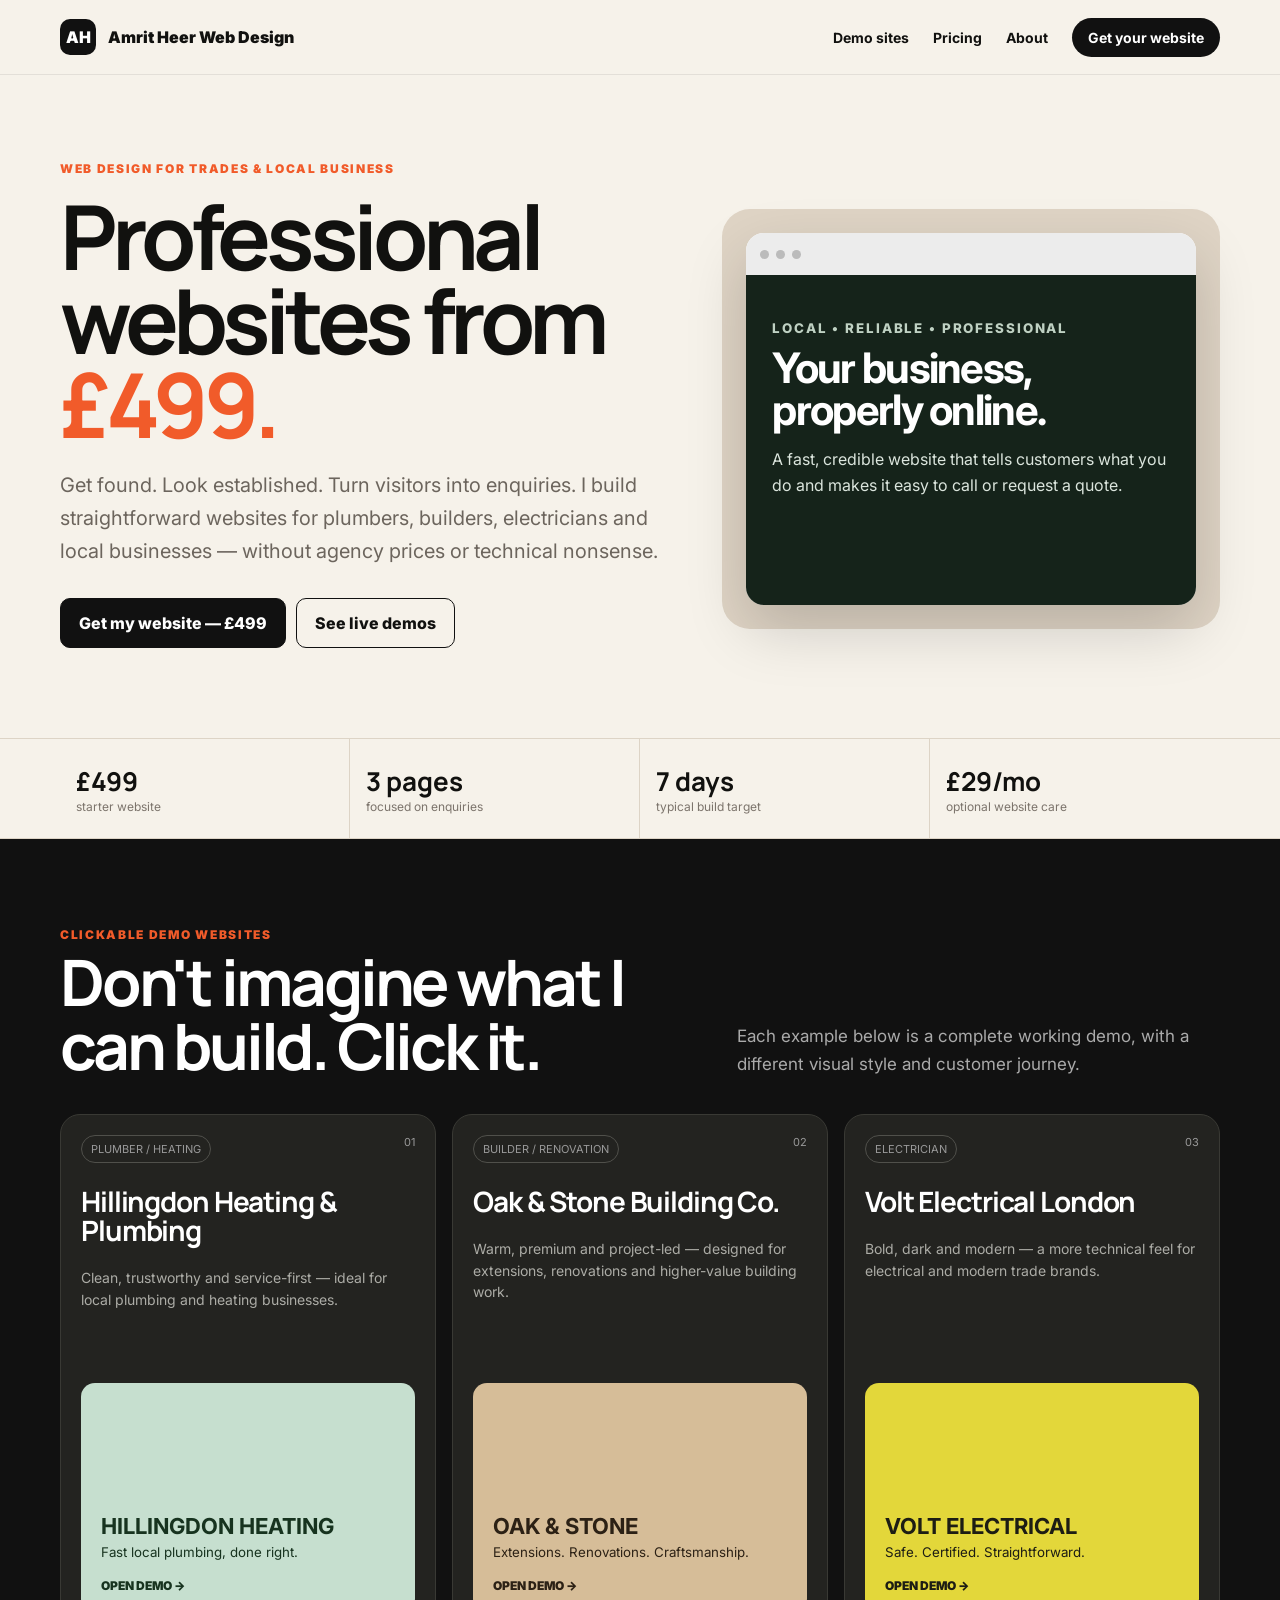
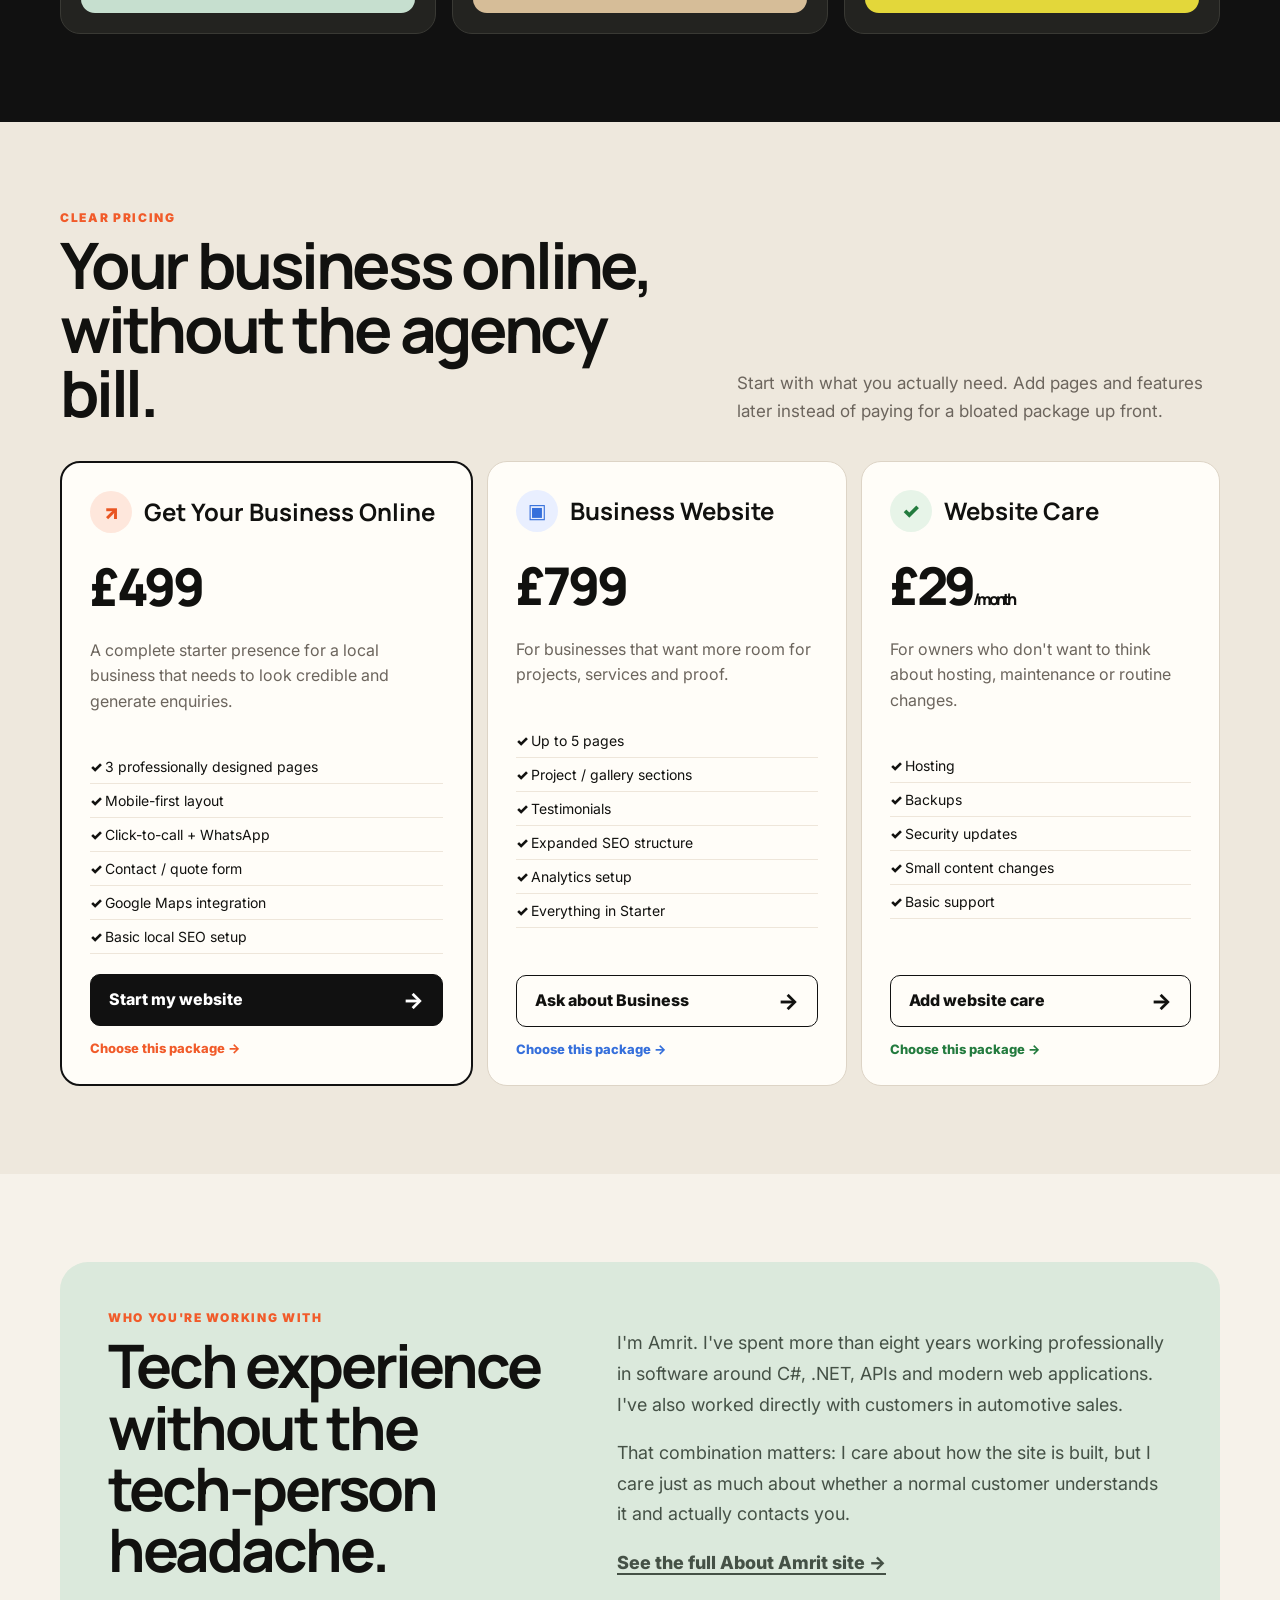
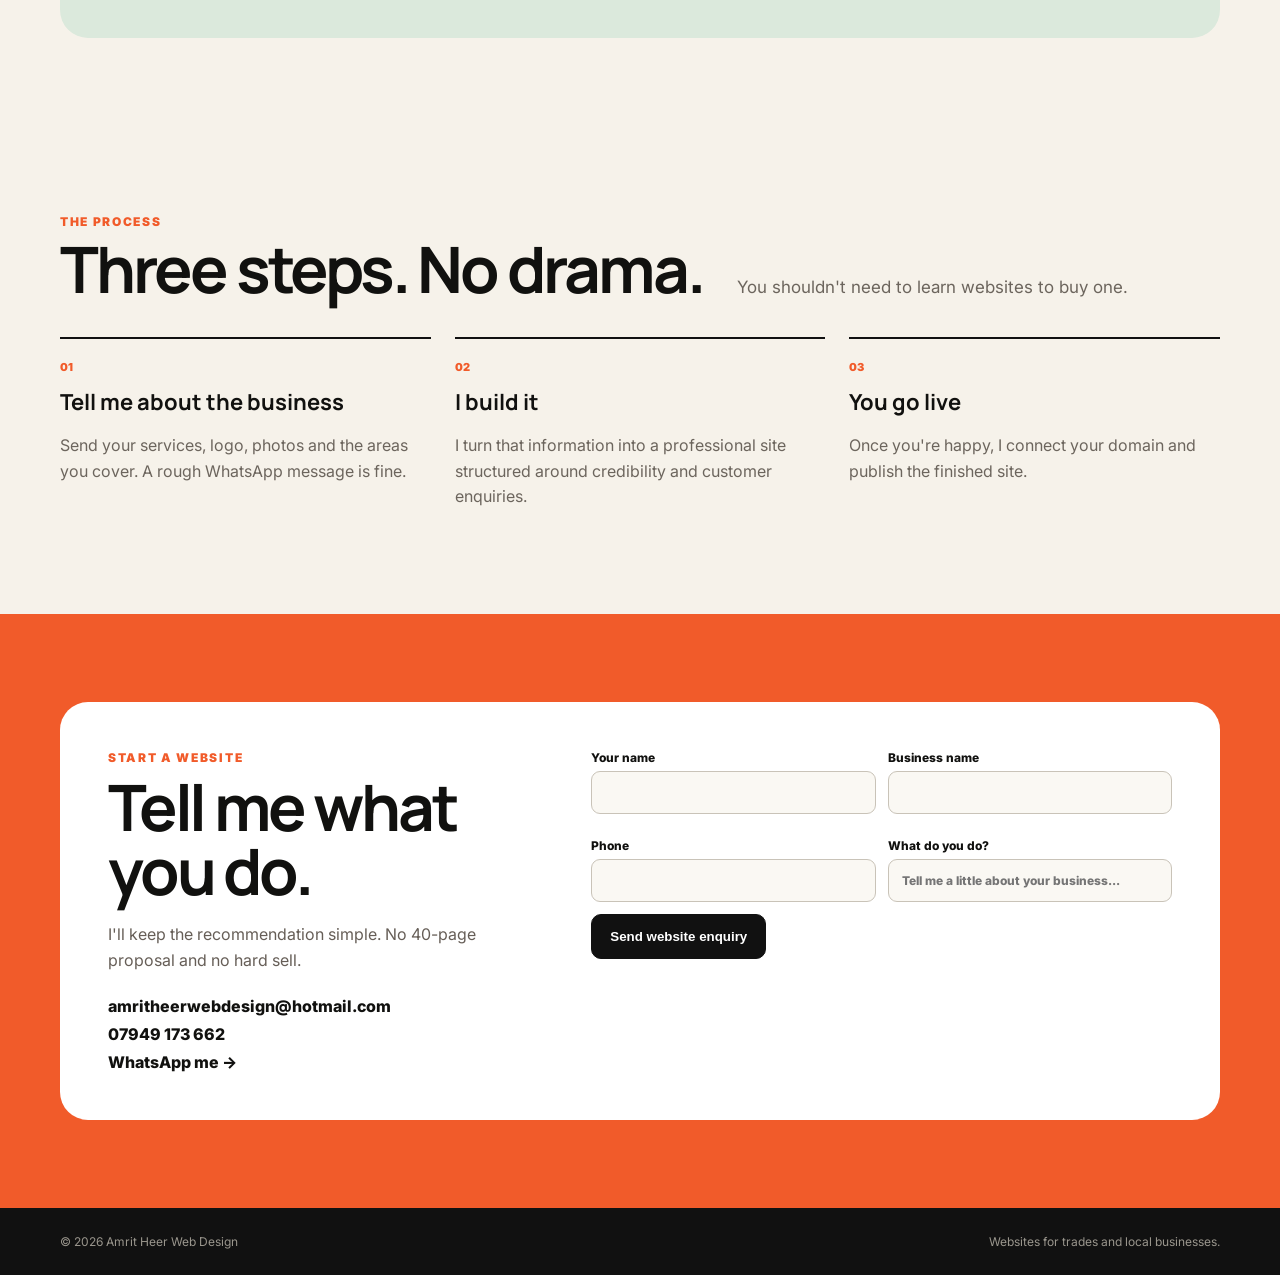
==== index.html @ 9f0be7a8 "Add files via upload" ====
<!doctype html>
<html lang='en'>

<head>
    <meta charset='utf-8'>
    <meta name='viewport' content='width=device-width,initial-scale=1'>
    <title>Amrit Heer Web Design | Websites for Trades & Local Businesses</title>
    <meta name='description'
        content='Professional websites for plumbers, builders, electricians and local businesses from £499.'>
    <link rel='preconnect' href='https://fonts.googleapis.com'>
    <link rel='preconnect' href='https://fonts.gstatic.com' crossorigin>
    <link
        href='https://fonts.googleapis.com/css2?family=Inter:wght@400;500;600;700;800&family=Manrope:wght@600;700;800&display=swap'
        rel='stylesheet'>
    <link rel='stylesheet' href='assets/main.css'>
</head>

<body>
    <header>
        <div class='wrap nav'><a class='brand' href='#top'><span class='mark'>AH</span><span data-brand>Amrit Heer Web
                    Design</span></a>
            <nav><a href='#work'>Demo sites</a><a href='#pricing'>Pricing</a><a href='#about'>About</a><a class='cta'
                    href='#contact'>Get your website</a></nav>
        </div>
    </header>
    <main id='top'>
        <section class='hero'>
            <div class='wrap hero-grid'>
                <div>
                    <div class='kicker'>WEB DESIGN FOR TRADES & LOCAL BUSINESS</div>
                    <h1>Professional websites from <em>£499.</em></h1>
                    <p class='lead'>Get found. Look established. Turn visitors into enquiries. I build straightforward
                        websites for plumbers, builders, electricians and local businesses — without agency prices or
                        technical nonsense.</p>
                    <div class='actions'><a class='btn btn-dark' href='#contact'>Get my website — £499</a><a class='btn'
                            href='#work'>See live demos</a></div>
                </div>
                <div class='panel'>
                    <div class='browser'>
                        <div class='browser-top'><i></i><i></i><i></i></div>
                        <div class='browser-body'><small>LOCAL • RELIABLE • PROFESSIONAL</small><strong>Your
                                business,<br>properly online.</strong>
                            <p>A fast, credible website that tells customers what you do and makes it easy to call or
                                request a quote.</p>
                        </div>
                    </div>
                </div>
            </div>
        </section>
        <section class='metrics'>
            <div class='wrap metrics-grid'>
                <div class='metric'><strong>£499</strong><span>starter website</span></div>
                <div class='metric'><strong>3 pages</strong><span>focused on enquiries</span></div>
                <div class='metric'><strong>7 days</strong><span>typical build target</span></div>
                <div class='metric'><strong>£29/mo</strong><span>optional website care</span></div>
            </div>
        </section>
        <section id='work' class='block work'>
            <div class='wrap'>
                <div class='section-head'>
                    <div>
                        <div class='kicker'>CLICKABLE DEMO WEBSITES</div>
                        <h2>Don't imagine what I can build. Click it.</h2>
                    </div>
                    <p>Each example below is a complete working demo, with a different visual style and customer
                        journey.</p>
                </div>
                <div class='demo-grid'><a class='demo-card' href='demos/plumber/index.html'>
                        <div class='demo-top'><span class='tag'>PLUMBER / HEATING</span><span>01</span></div>
                        <h3>Hillingdon Heating & Plumbing</h3>
                        <p>Clean, trustworthy and service-first — ideal for local plumbing and heating businesses.</p>
                        <div class='mini mini-p'><strong>HILLINGDON HEATING</strong><small>Fast local plumbing, done
                                right.</small><span>OPEN DEMO →</span></div>
                    </a><a class='demo-card' href='demos/builder/index.html'>
                        <div class='demo-top'><span class='tag'>BUILDER / RENOVATION</span><span>02</span></div>
                        <h3>Oak & Stone Building Co.</h3>
                        <p>Warm, premium and project-led — designed for extensions, renovations and higher-value
                            building work.</p>
                        <div class='mini mini-b'><strong>OAK & STONE</strong><small>Extensions. Renovations.
                                Craftsmanship.</small><span>OPEN DEMO →</span></div>
                    </a><a class='demo-card' href='demos/electrician/index.html'>
                        <div class='demo-top'><span class='tag'>ELECTRICIAN</span><span>03</span></div>
                        <h3>Volt Electrical London</h3>
                        <p>Bold, dark and modern — a more technical feel for electrical and modern trade brands.</p>
                        <div class='mini mini-e'><strong>VOLT ELECTRICAL</strong><small>Safe. Certified.
                                Straightforward.</small><span>OPEN DEMO →</span></div>
                    </a></div>
            </div>
        </section>
        <section id='pricing' class='block offer'>
            <div class='wrap'>
                <div class='section-head'>
                    <div>
                        <div class='kicker'>CLEAR PRICING</div>
                        <h2>Your business online, without the agency bill.</h2>
                    </div>
                    <p>Start with what you actually need. Add pages and features later instead of paying for a bloated
                        package up front.</p>
                </div>

                <div class='pricing'>
                    <article class='price-card featured clickable-price-card'
                             data-package='Starter Website — £499'
                             tabindex='0'
                             role='link'
                             aria-label='Choose Get Your Business Online for £499'>
                        <div class='price-card-topline'>
                            <span class='price-icon'>↗</span>
                            <h3>Get Your Business Online</h3>
                        </div>
                        <div class='price'>£499</div>
                        <p>A complete starter presence for a local business that needs to look credible and generate
                            enquiries.</p>
                        <ul>
                            <li>3 professionally designed pages</li>
                            <li>Mobile-first layout</li>
                            <li>Click-to-call + WhatsApp</li>
                            <li>Contact / quote form</li>
                            <li>Google Maps integration</li>
                            <li>Basic local SEO setup</li>
                        </ul>
                        <a class='btn btn-dark price-action' href='#contact' data-package-link='Starter Website — £499'>
                            <span>Start my website</span><span class='btn-arrow'>→</span>
                        </a>
                        <span class='card-learn'>Choose this package →</span>
                    </article>

                    <article class='price-card clickable-price-card'
                             data-package='Business Website — £799'
                             tabindex='0'
                             role='link'
                             aria-label='Choose Business Website for £799'>
                        <div class='price-card-topline'>
                            <span class='price-icon business-icon'>▣</span>
                            <h3>Business Website</h3>
                        </div>
                        <div class='price'>£799</div>
                        <p>For businesses that want more room for projects, services and proof.</p>
                        <ul>
                            <li>Up to 5 pages</li>
                            <li>Project / gallery sections</li>
                            <li>Testimonials</li>
                            <li>Expanded SEO structure</li>
                            <li>Analytics setup</li>
                            <li>Everything in Starter</li>
                        </ul>
                        <a class='btn price-action' href='#contact' data-package-link='Business Website — £799'>
                            <span>Ask about Business</span><span class='btn-arrow'>→</span>
                        </a>
                        <span class='card-learn'>Choose this package →</span>
                    </article>

                    <article class='price-card clickable-price-card'
                             data-package='Website Care — £29/month'
                             tabindex='0'
                             role='link'
                             aria-label='Choose Website Care for £29 per month'>
                        <div class='price-card-topline'>
                            <span class='price-icon care-icon'>✓</span>
                            <h3>Website Care</h3>
                        </div>
                        <div class='price'>£29<small>/month</small></div>
                        <p>For owners who don't want to think about hosting, maintenance or routine changes.</p>
                        <ul>
                            <li>Hosting</li>
                            <li>Backups</li>
                            <li>Security updates</li>
                            <li>Small content changes</li>
                            <li>Basic support</li>
                        </ul>
                        <a class='btn price-action' href='#contact' data-package-link='Website Care — £29/month'>
                            <span>Add website care</span><span class='btn-arrow'>→</span>
                        </a>
                        <span class='card-learn'>Choose this package →</span>
                    </article>
                </div>
            </div>
        </section>
        <section id='about' class='block'>
            <div class='wrap about-box'>
                <div>
                    <div class='kicker'>WHO YOU'RE WORKING WITH</div>
                    <h2>Tech experience without the tech-person headache.</h2>
                </div>
                <div class='about-copy'>
                    <p>I'm Amrit. I've spent more than eight years working professionally in software around C#, .NET,
                        APIs and modern web applications. I've also worked directly with customers in automotive sales.
                    </p>
                    <p>That combination matters: I care about how the site is built, but I care just as much about
                        whether a normal customer understands it and actually contacts you.</p><a class='text-link'
                        href='about/index.html'>See the full About Amrit site →</a>
                </div>
            </div>
        </section>
        <section class='block'>
            <div class='wrap'>
                <div class='section-head'>
                    <div>
                        <div class='kicker'>THE PROCESS</div>
                        <h2>Three steps. No drama.</h2>
                    </div>
                    <p>You shouldn't need to learn websites to buy one.</p>
                </div>
                <div class='steps'>
                    <div class='step'><span>01</span>
                        <h3>Tell me about the business</h3>
                        <p>Send your services, logo, photos and the areas you cover. A rough WhatsApp message is fine.
                        </p>
                    </div>
                    <div class='step'><span>02</span>
                        <h3>I build it</h3>
                        <p>I turn that information into a professional site structured around credibility and customer
                            enquiries.</p>
                    </div>
                    <div class='step'><span>03</span>
                        <h3>You go live</h3>
                        <p>Once you're happy, I connect your domain and publish the finished site.</p>
                    </div>
                </div>
            </div>
        </section>
        <section id='contact' class='block contact'>
            <div class='wrap contact-card'>
                <div>
                    <div class='kicker'>START A WEBSITE</div>
                    <h2>Tell me what you do.</h2>
                    <p>I'll keep the recommendation simple. No 40-page proposal and no hard sell.</p>
                    <div class='direct'><a data-email>Email</a><a data-phone>Phone</a><a data-whatsapp
                            href='#contact'>WhatsApp me →</a></div>
                </div>
                <form data-lead-form>
                    <div class='form-grid'><label>Your name<input required name='name'></label><label>Business
                            name<input required name='business'></label><label>Phone<input
                                name='phone'></label><label>What do you do?<input name='message'
                                placeholder='Tell me a little about your business...'></label></div><button
                        class='btn btn-dark' type='submit'>Send website enquiry</button>
                </form>
            </div>
        </section>
    </main>
    <footer>
        <div class='wrap footer-row'><span>© 2026 <span data-brand>Amrit Heer Web Design</span></span><span>Websites for
                trades and local businesses.</span></div>
    </footer>
    <script src='assets/config.js'></script>
    <script src='assets/shared.js'></script>
</body>

</html>
---- assets/main.css ----
:root{--bg:#f6f2ea;--ink:#11110f;--muted:#6c655d;--line:#ddd4c6;--accent:#f15b2a;--green:#dbe9dc;--card:#fffdf8}
*{box-sizing:border-box}html{scroll-behavior:smooth}body{margin:0;background:var(--bg);color:var(--ink);font-family:Inter,system-ui,sans-serif}a{color:inherit}.wrap{width:min(1160px,calc(100% - 40px));margin:auto}
header{position:sticky;top:0;background:rgba(246,242,234,.94);backdrop-filter:blur(10px);border-bottom:1px solid rgba(0,0,0,.08);z-index:20}.nav{height:74px;display:flex;align-items:center;justify-content:space-between}.brand{text-decoration:none;font-weight:900;display:flex;gap:12px;align-items:center}.mark{width:36px;height:36px;border-radius:10px;background:#111;color:#fff;display:grid;place-items:center}nav{display:flex;gap:24px;align-items:center}nav a{text-decoration:none;font-size:14px;font-weight:700}.cta{background:#111;color:#fff;padding:11px 16px;border-radius:999px}
.hero{padding:86px 0 60px}.hero-grid{display:grid;grid-template-columns:1.1fr .9fr;gap:54px;align-items:center}.kicker{font-size:12px;font-weight:900;letter-spacing:.14em;color:var(--accent)}h1,h2,h3{font-family:Manrope,Inter,sans-serif}h1{font-size:clamp(54px,7vw,92px);line-height:.94;letter-spacing:-.06em;margin:18px 0 22px}h1 em{font-style:normal;color:var(--accent)}.lead{font-size:20px;line-height:1.65;color:var(--muted)}.actions{display:flex;gap:10px;flex-wrap:wrap;margin:30px 0}.btn{display:inline-flex;padding:14px 18px;border-radius:10px;text-decoration:none;font-weight:800;border:1px solid #111}.btn-dark{background:#111;color:#fff}.panel{background:#dfd4c5;border-radius:28px;padding:24px}.browser{overflow:hidden;border-radius:18px;background:#fff;box-shadow:0 24px 60px rgba(0,0,0,.17)}.browser-top{height:42px;background:#ececec;display:flex;align-items:center;padding:0 14px;gap:7px}.browser-top i{width:9px;height:9px;border-radius:50%;background:#bbb}.browser-body{background:#15231a;color:#fff;padding:42px 26px;min-height:330px}.browser-body small{letter-spacing:.14em;color:#bfd1c3;font-weight:800}.browser-body strong{display:block;font-size:42px;line-height:1;letter-spacing:-.04em;margin:10px 0 12px}.browser-body p{color:#dbe5dd;line-height:1.6}.metrics{border-block:1px solid var(--line)}.metrics-grid{display:grid;grid-template-columns:repeat(4,1fr)}.metric{padding:24px 16px;border-right:1px solid var(--line)}.metric:last-child{border-right:0}.metric strong,.metric span{display:block}.metric strong{font-size:26px;font-family:Manrope}.metric span{font-size:12px;color:#7c746c}
section.block{padding:88px 0}.section-head{display:grid;grid-template-columns:1fr .75fr;gap:34px;align-items:end;margin-bottom:36px}.section-head h2{font-size:clamp(40px,5vw,64px);line-height:1;letter-spacing:-.05em;margin:8px 0 0}.section-head p{font-size:17px;line-height:1.65;color:var(--muted);margin:0}.work{background:#111;color:#fff}.work .section-head p{color:#aaa}.demo-grid{display:grid;grid-template-columns:repeat(3,1fr);gap:16px}.demo-card{display:flex;flex-direction:column;background:#232320;border:1px solid #393934;border-radius:20px;padding:20px;min-height:520px;text-decoration:none;transition:.2s transform}.demo-card:hover{transform:translateY(-4px)}.demo-card h3{font-size:28px;line-height:1.05;letter-spacing:-.04em;margin:24px 0 8px}.demo-card p{color:#acaca6;line-height:1.55;font-size:14px}.demo-top{display:flex;justify-content:space-between;font-size:11px;color:#999}.tag{padding:6px 9px;border-radius:999px;border:1px solid #50504b}.mini{margin-top:auto;border-radius:14px;padding:20px;min-height:230px;display:flex;flex-direction:column;justify-content:flex-end}.mini strong{font-size:22px}.mini small{margin:5px 0 18px}.mini span{font-size:12px;font-weight:900}.mini-p{background:#c6dfcf;color:#17331f}.mini-b{background:#d6bd98;color:#2c2115}.mini-e{background:#e3d73a;color:#1d1d14}
.offer{background:#eee8dd}.pricing{display:grid;grid-template-columns:1.15fr 1fr 1fr;gap:14px}.price-card{background:var(--card);border:1px solid var(--line);border-radius:20px;padding:28px}.price-card.featured{border:2px solid #111}.price-card h3{font-size:24px;margin:10px 0}.price{font-size:52px;font-family:Manrope;font-weight:800;letter-spacing:-.06em}.price small{font-size:16px}.price-card p{color:var(--muted);line-height:1.6}.price-card ul{list-style:none;margin:20px 0;padding:0}.price-card li{padding:8px 0;border-bottom:1px solid #eee6da;font-size:14px}.price-card li:before{content:'✓ ';font-weight:900}.about-box{background:var(--green);border-radius:28px;padding:48px;display:grid;grid-template-columns:.9fr 1.1fr;gap:54px}.about-box h2{font-size:clamp(40px,5vw,60px);line-height:1.02;letter-spacing:-.05em;margin:10px 0}.about-copy{font-size:18px;line-height:1.7;color:#455146}.text-link{font-weight:800;text-decoration:none;border-bottom:2px solid currentColor}.steps{display:grid;grid-template-columns:repeat(3,1fr);gap:24px}.step{border-top:2px solid #111;padding-top:16px}.step span{font-size:11px;color:var(--accent);font-weight:900}.step h3{font-size:22px;margin:12px 0 8px}.step p{color:var(--muted);line-height:1.6}.contact{background:var(--accent)}.contact-card{background:#fff;border-radius:28px;padding:48px;display:grid;grid-template-columns:.85fr 1.15fr;gap:54px}.contact-card h2{font-size:clamp(40px,5vw,64px);line-height:1;letter-spacing:-.05em;margin:10px 0 18px}.contact-card p{color:#665e57;line-height:1.65}.direct{display:flex;flex-direction:column;gap:8px;margin-top:22px}.direct a{text-decoration:none;font-weight:800}.form-grid{display:grid;grid-template-columns:1fr 1fr;gap:12px}label{font-size:12px;font-weight:800;display:block;margin-bottom:12px}input,textarea{width:100%;border:1px solid #c9c3b8;background:#faf8f3;border-radius:9px;padding:13px;font:inherit;margin-top:6px}textarea{resize:vertical}.form-status{font-size:12px;color:#7d766e}
footer{background:#111;color:#9a968d;padding:26px 0;font-size:12px}.footer-row{display:flex;justify-content:space-between;gap:20px}
@media(max-width:900px){nav a:not(.cta){display:none}.hero{padding-top:62px}.hero-grid,.section-head,.about-box,.contact-card{grid-template-columns:1fr}.metrics-grid{grid-template-columns:1fr 1fr}.metric:nth-child(2){border-right:0}.demo-grid,.pricing,.steps{grid-template-columns:1fr}.form-grid{grid-template-columns:1fr}.footer-row{flex-direction:column}}


/* Clickable pricing cards */
.clickable-price-card{
    cursor:pointer;
    position:relative;
    display:flex;
    flex-direction:column;
    transition:transform .18s ease, box-shadow .18s ease, border-color .18s ease, background .18s ease;
    outline:none;
}
.clickable-price-card:hover,
.clickable-price-card:focus-visible{
    transform:translateY(-6px);
    box-shadow:0 18px 45px rgba(17,17,15,.12);
    border-color:#111;
    background:#fff;
}
.clickable-price-card:focus-visible{
    box-shadow:0 0 0 4px rgba(241,91,42,.22),0 18px 45px rgba(17,17,15,.12);
}
.price-card-topline{
    display:flex;
    align-items:center;
    gap:12px;
}
.price-card-topline h3{
    margin:0;
}
.price-icon{
    flex:0 0 42px;
    width:42px;
    height:42px;
    border-radius:50%;
    display:grid;
    place-items:center;
    background:#fee7dc;
    color:#e95522;
    font-size:20px;
    font-weight:900;
}
.business-icon{
    background:#e9efff;
    color:#356fdb;
}
.care-icon{
    background:#e7f4e8;
    color:#237b3e;
}
.clickable-price-card .price{
    margin-top:18px;
}
.clickable-price-card ul{
    flex:1;
}
.price-action{
    width:100%;
    justify-content:space-between;
    gap:20px;
    margin-top:auto;
}
.btn-arrow{
    font-size:22px;
    line-height:1;
    transition:transform .18s ease;
}
.clickable-price-card:hover .btn-arrow,
.clickable-price-card:focus-visible .btn-arrow{
    transform:translateX(5px);
}
.card-learn{
    display:block;
    margin-top:14px;
    font-size:13px;
    font-weight:800;
    color:var(--accent);
}
.clickable-price-card:nth-child(2) .card-learn{color:#356fdb}
.clickable-price-card:nth-child(3) .card-learn{color:#237b3e}
.clickable-price-card .price-action{
    position:relative;
    z-index:2;
}
@media(max-width:900px){
    .clickable-price-card:hover{transform:none}
}
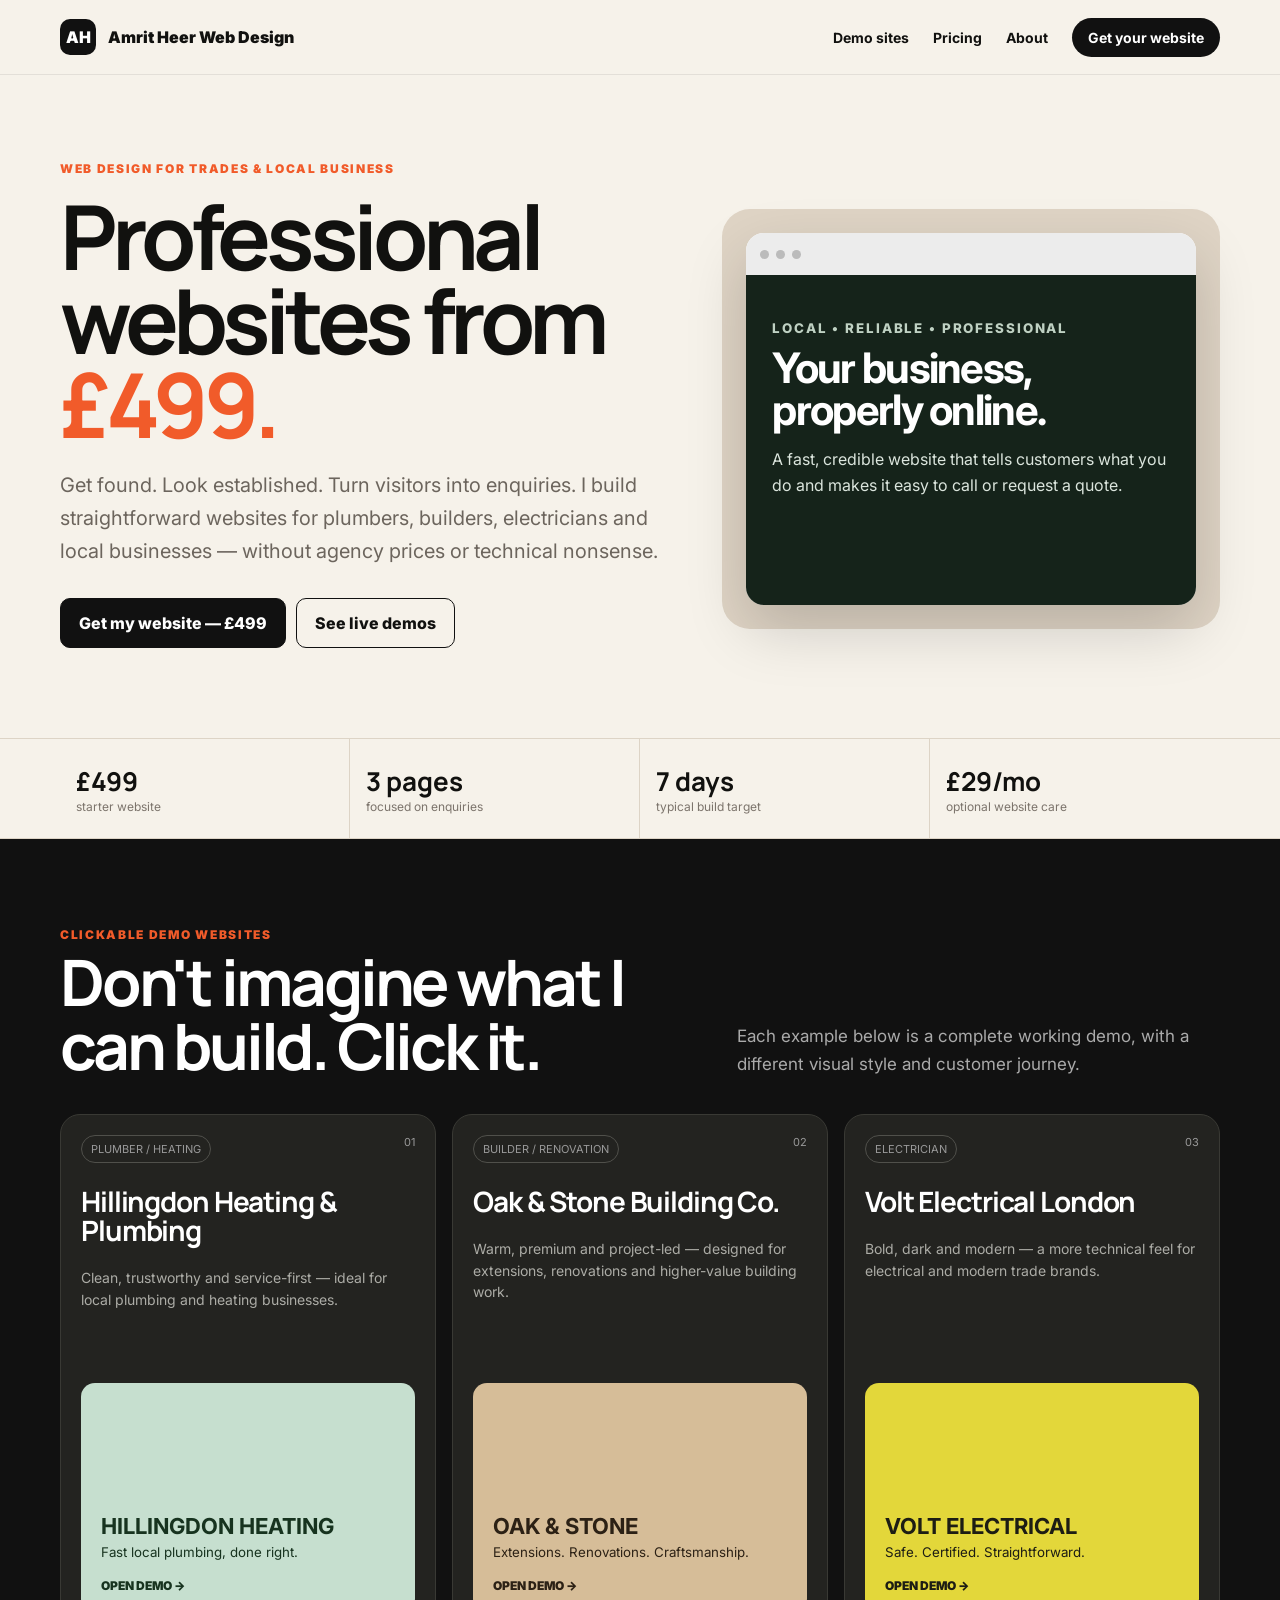
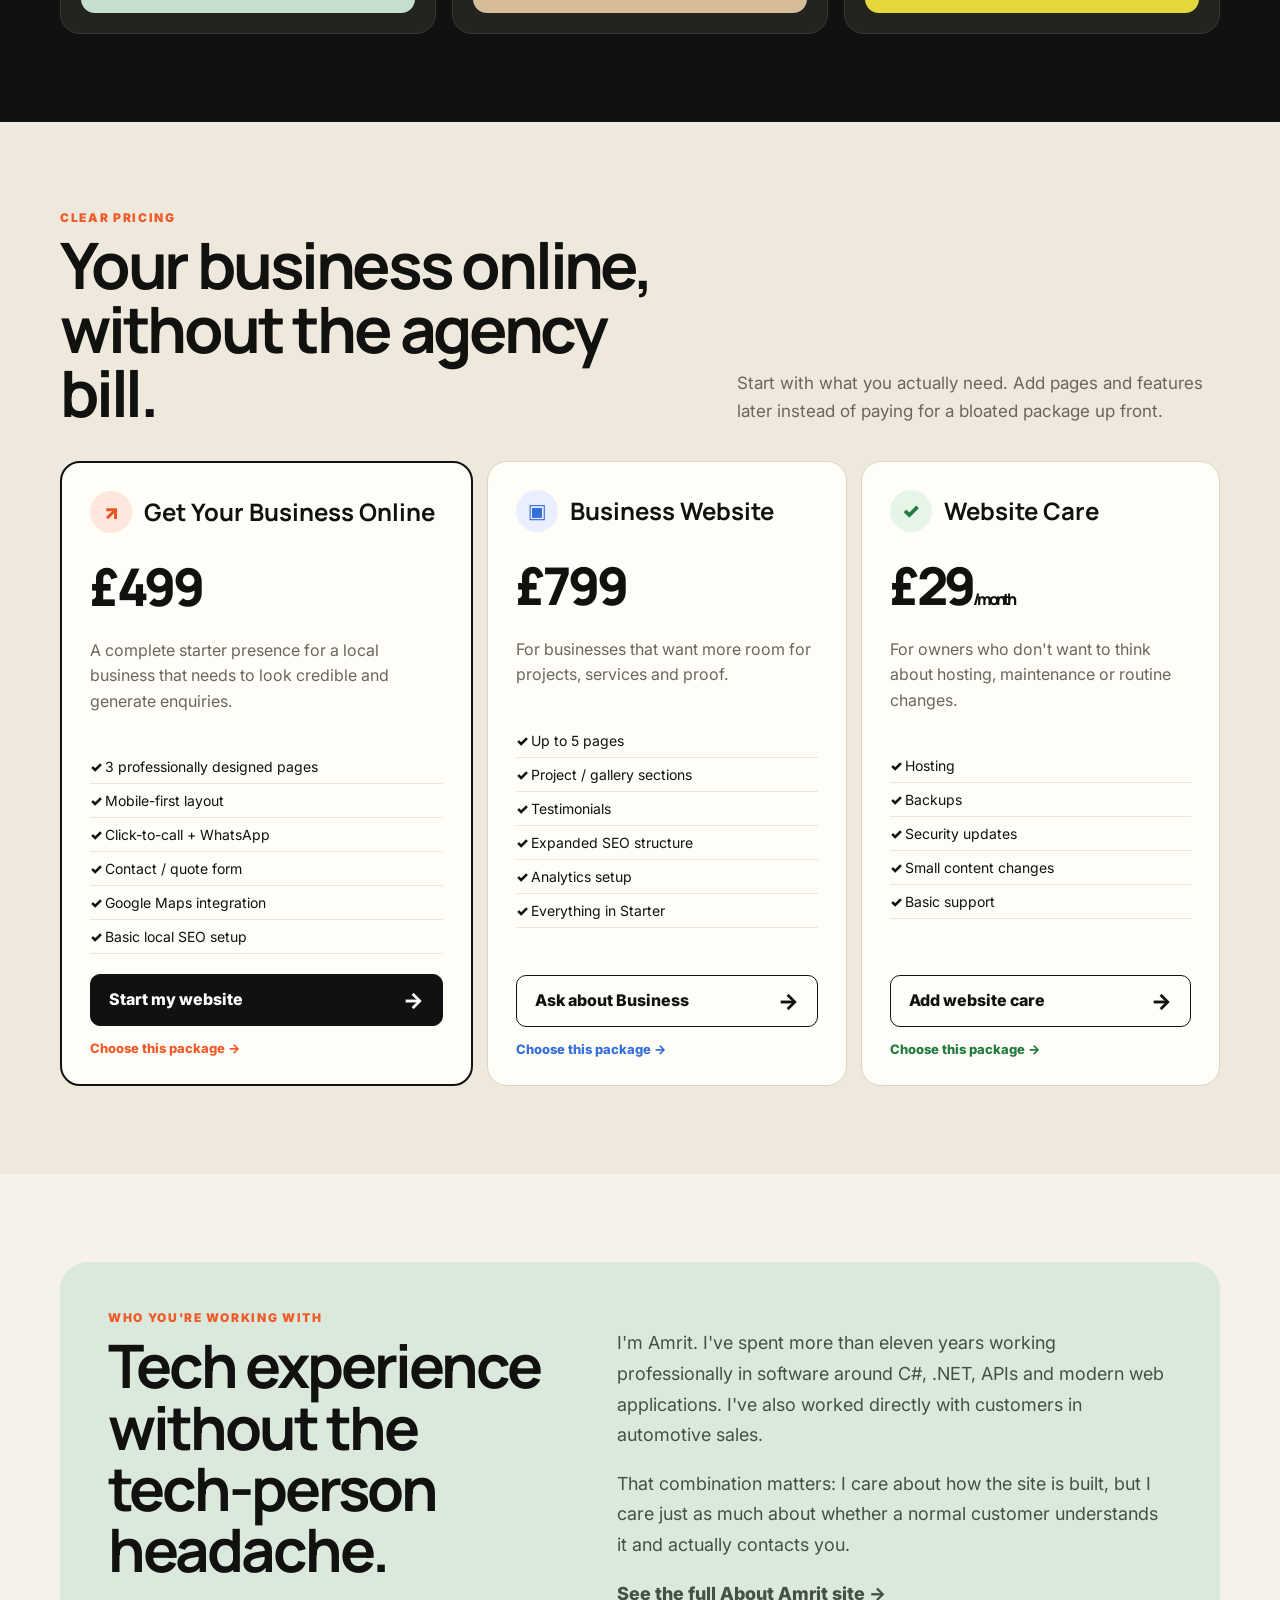
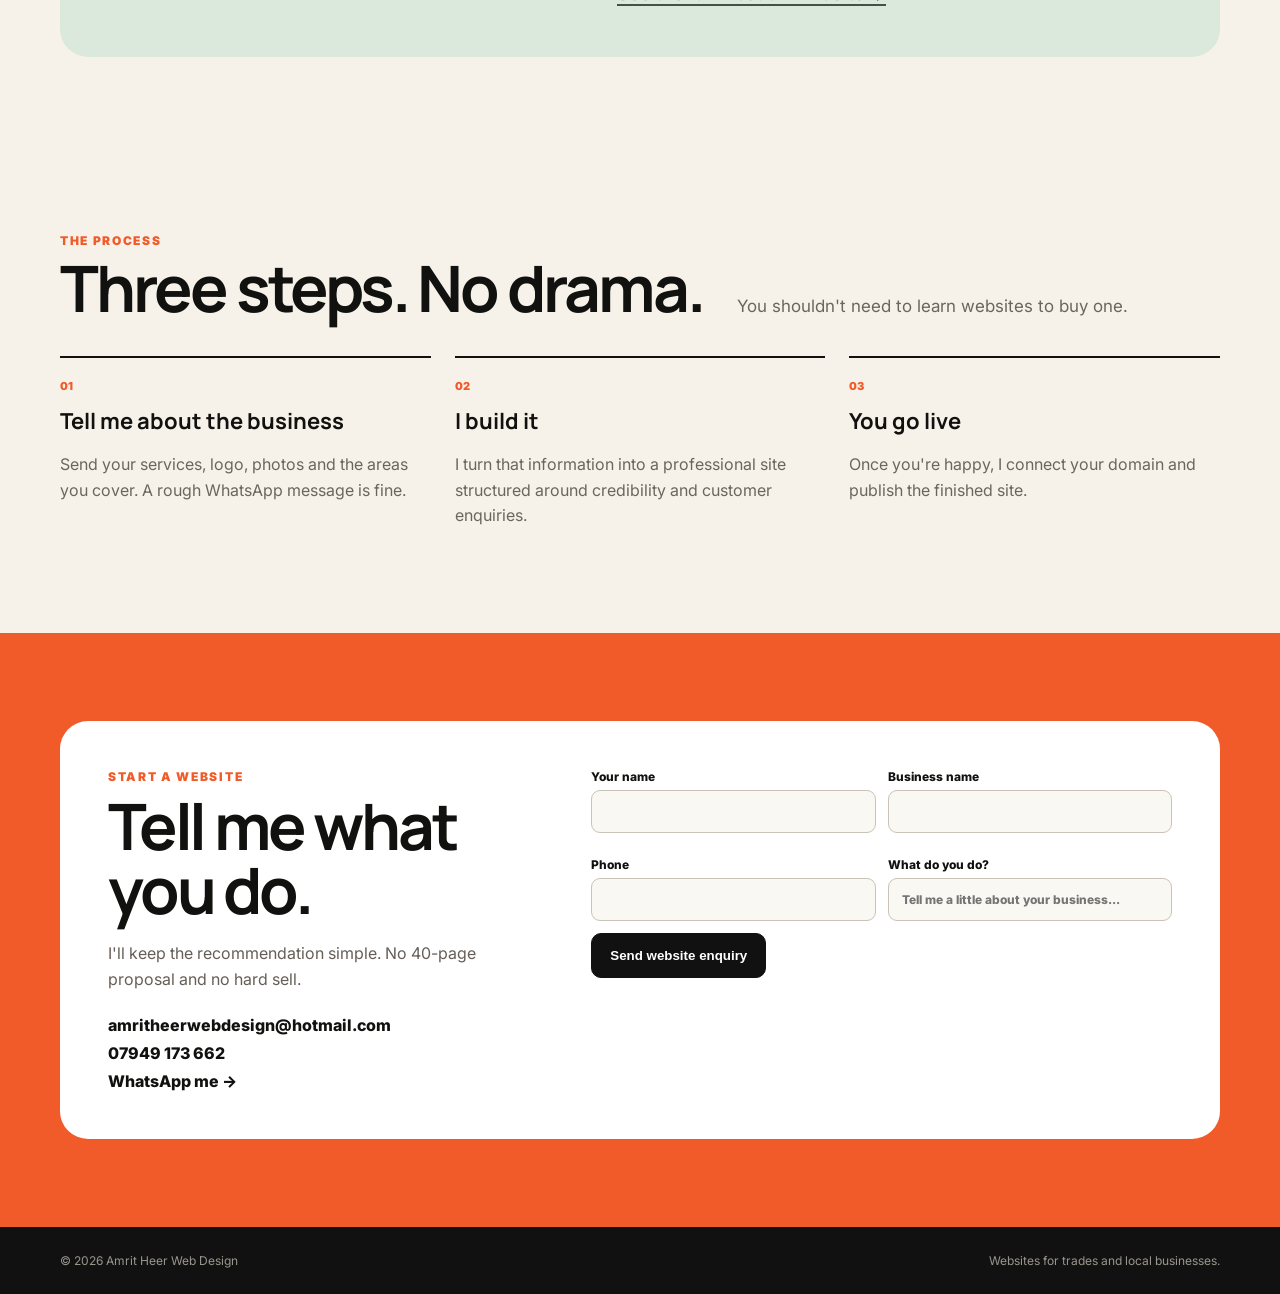
==== commit 5c7e86de: "Update index.html" ====
--- a/index.html
+++ b/index.html
@@ -183,7 +183,7 @@
                     <h2>Tech experience without the tech-person headache.</h2>
                 </div>
                 <div class='about-copy'>
-                    <p>I'm Amrit. I've spent more than eight years working professionally in software around C#, .NET,
+                    <p>I'm Amrit. I've spent more than eleven years working professionally in software around C#, .NET,
                         APIs and modern web applications. I've also worked directly with customers in automotive sales.
                     </p>
                     <p>That combination matters: I care about how the site is built, but I care just as much about
@@ -246,4 +246,4 @@
     <script src='assets/shared.js'></script>
 </body>
 
-</html>+</html>
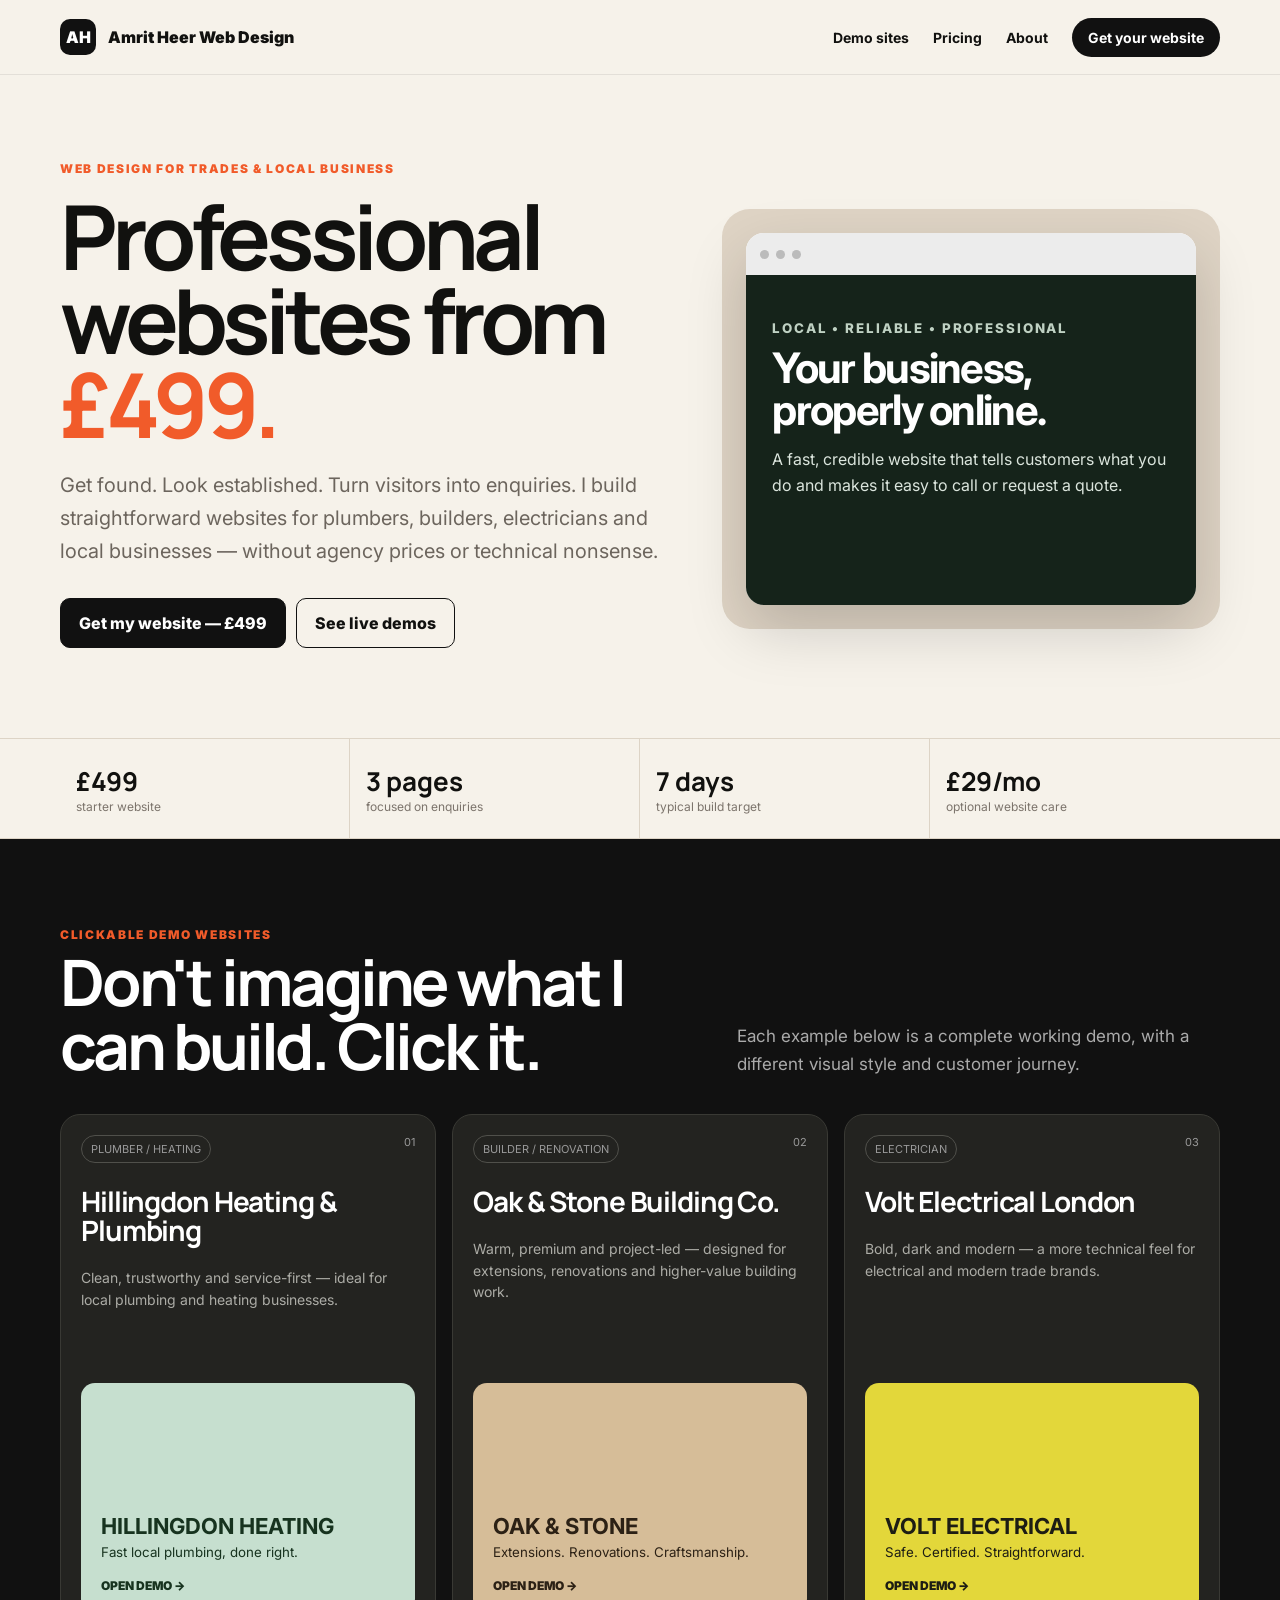
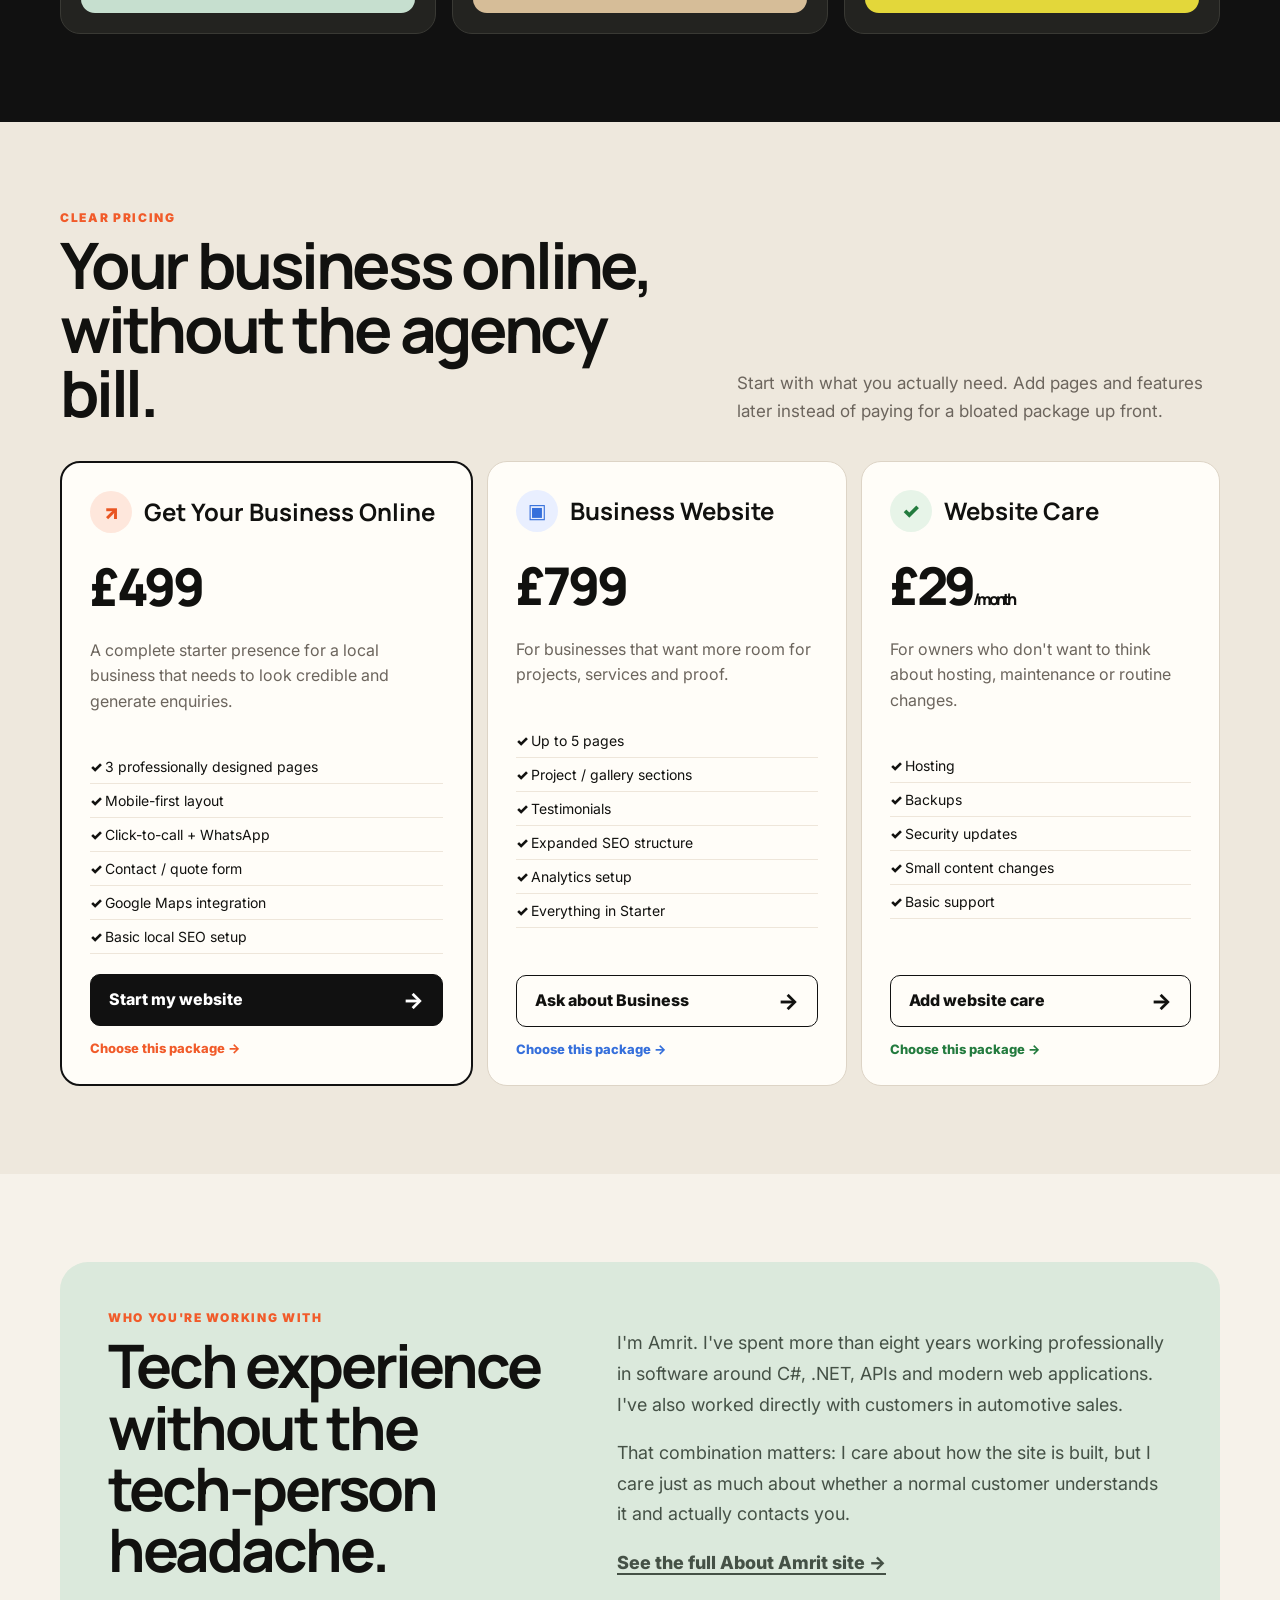
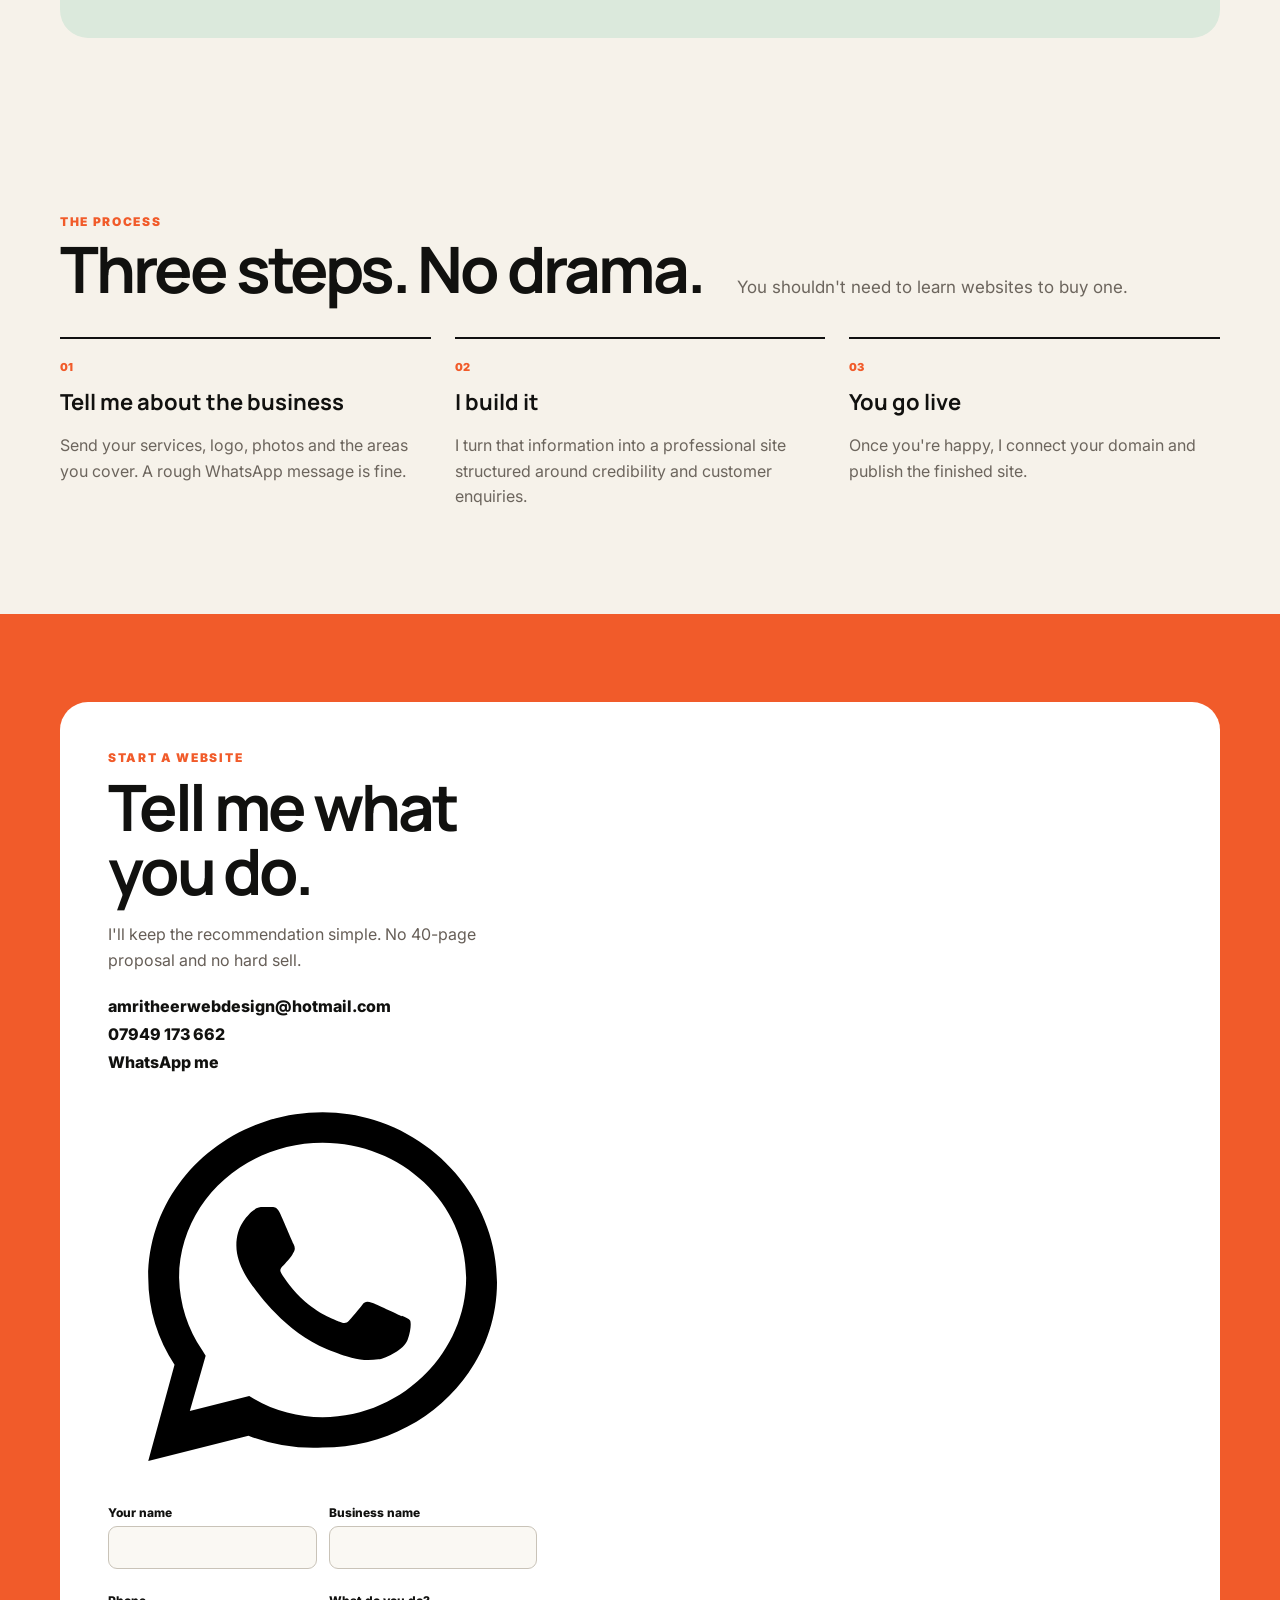
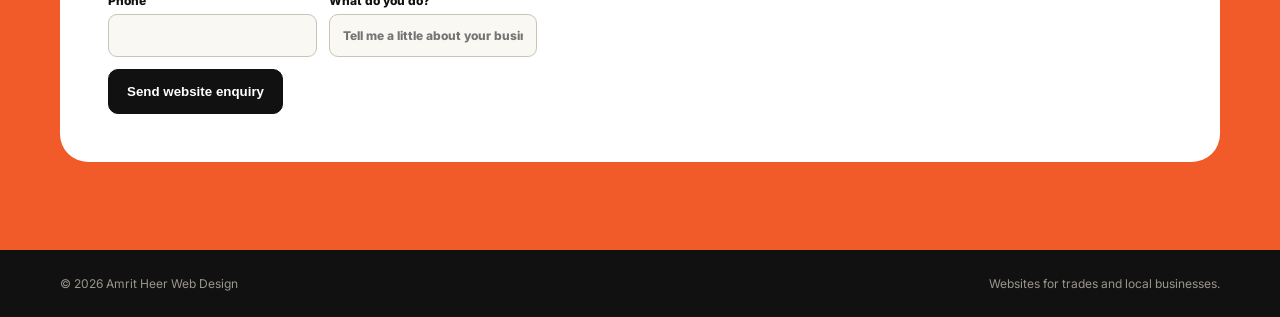
==== commit 270a7a4d: "Update index.html" ====
--- a/index.html
+++ b/index.html
@@ -99,11 +99,8 @@
                 </div>
 
                 <div class='pricing'>
-                    <article class='price-card featured clickable-price-card'
-                             data-package='Starter Website — £499'
-                             tabindex='0'
-                             role='link'
-                             aria-label='Choose Get Your Business Online for £499'>
+                    <article class='price-card featured clickable-price-card' data-package='Starter Website — £499'
+                        tabindex='0' role='link' aria-label='Choose Get Your Business Online for £499'>
                         <div class='price-card-topline'>
                             <span class='price-icon'>↗</span>
                             <h3>Get Your Business Online</h3>
@@ -125,11 +122,8 @@
                         <span class='card-learn'>Choose this package →</span>
                     </article>
 
-                    <article class='price-card clickable-price-card'
-                             data-package='Business Website — £799'
-                             tabindex='0'
-                             role='link'
-                             aria-label='Choose Business Website for £799'>
+                    <article class='price-card clickable-price-card' data-package='Business Website — £799' tabindex='0'
+                        role='link' aria-label='Choose Business Website for £799'>
                         <div class='price-card-topline'>
                             <span class='price-icon business-icon'>▣</span>
                             <h3>Business Website</h3>
@@ -150,11 +144,8 @@
                         <span class='card-learn'>Choose this package →</span>
                     </article>
 
-                    <article class='price-card clickable-price-card'
-                             data-package='Website Care — £29/month'
-                             tabindex='0'
-                             role='link'
-                             aria-label='Choose Website Care for £29 per month'>
+                    <article class='price-card clickable-price-card' data-package='Website Care — £29/month'
+                        tabindex='0' role='link' aria-label='Choose Website Care for £29 per month'>
                         <div class='price-card-topline'>
                             <span class='price-icon care-icon'>✓</span>
                             <h3>Website Care</h3>
@@ -183,7 +174,7 @@
                     <h2>Tech experience without the tech-person headache.</h2>
                 </div>
                 <div class='about-copy'>
-                    <p>I'm Amrit. I've spent more than eleven years working professionally in software around C#, .NET,
+                    <p>I'm Amrit. I've spent more than eight years working professionally in software around C#, .NET,
                         APIs and modern web applications. I've also worked directly with customers in automotive sales.
                     </p>
                     <p>That combination matters: I care about how the site is built, but I care just as much about
@@ -225,17 +216,25 @@
                     <div class='kicker'>START A WEBSITE</div>
                     <h2>Tell me what you do.</h2>
                     <p>I'll keep the recommendation simple. No 40-page proposal and no hard sell.</p>
-                    <div class='direct'><a data-email>Email</a><a data-phone>Phone</a><a data-whatsapp
-                            href='#contact'>WhatsApp me →</a></div>
-                </div>
-                <form data-lead-form>
-                    <div class='form-grid'><label>Your name<input required name='name'></label><label>Business
-                            name<input required name='business'></label><label>Phone<input
-                                name='phone'></label><label>What do you do?<input name='message'
-                                placeholder='Tell me a little about your business...'></label></div><button
-                        class='btn btn-dark' type='submit'>Send website enquiry</button>
-                </form>
-            </div>
+                    <div class='direct'><a data-email>Email</a><a data-phone>Phone</a><a class="whatsapp-link"
+                            href="https://wa.me/447949173662" target="_blank" rel="noopener">
+                            <span>WhatsApp me</span>
+                            <svg viewBox="0 0 32 32" aria-hidden="true">
+                                <path
+                                    d="M16 3C8.82 3 3 8.52 3 15.33c0 2.38.72 4.6 1.96 6.49L3 29l7.47-1.89A13.46 13.46 0 0 0 16 28c7.18 0 13-5.52 13-12.33S23.18 3 16 3Zm0 22.73c-1.8 0-3.56-.47-5.1-1.36l-.37-.21-4.43 1.12 1.18-4.12-.24-.39A10.14 10.14 0 0 1 5.3 15.33C5.3 9.79 10.1 5.27 16 5.27s10.7 4.52 10.7 10.06S21.9 25.73 16 25.73Zm5.87-7.53c-.32-.15-1.9-.89-2.2-.99-.29-.1-.5-.15-.71.15-.21.29-.82.99-1 1.19-.18.2-.37.22-.69.07-.32-.15-1.35-.47-2.57-1.5-.95-.8-1.59-1.79-1.77-2.09-.19-.3-.02-.46.14-.61.14-.14.32-.36.48-.54.16-.18.21-.3.32-.5.1-.2.05-.38-.03-.54-.08-.15-.71-1.63-.98-2.23-.26-.62-.53-.53-.72-.54h-.61c-.21 0-.56.07-.85.37-.29.3-1.11 1.03-1.11 2.51s1.14 2.91 1.3 3.11c.16.2 2.25 3.28 5.46 4.6.76.31 1.36.5 1.82.64.77.23 1.46.2 2.01.12.61-.09 1.9-.74 2.17-1.45.27-.71.27-1.32.19-1.45-.08-.13-.29-.2-.61-.35Z" />
+                            </svg>
+
+
+                        </a>
+                    </div>
+                    <form data-lead-form>
+                        <div class='form-grid'><label>Your name<input required name='name'></label><label>Business
+                                name<input required name='business'></label><label>Phone<input
+                                    name='phone'></label><label>What do you do?<input name='message'
+                                    placeholder='Tell me a little about your business...'></label></div><button
+                            class='btn btn-dark' type='submit'>Send website enquiry</button>
+                    </form>
+                </div>
         </section>
     </main>
     <footer>
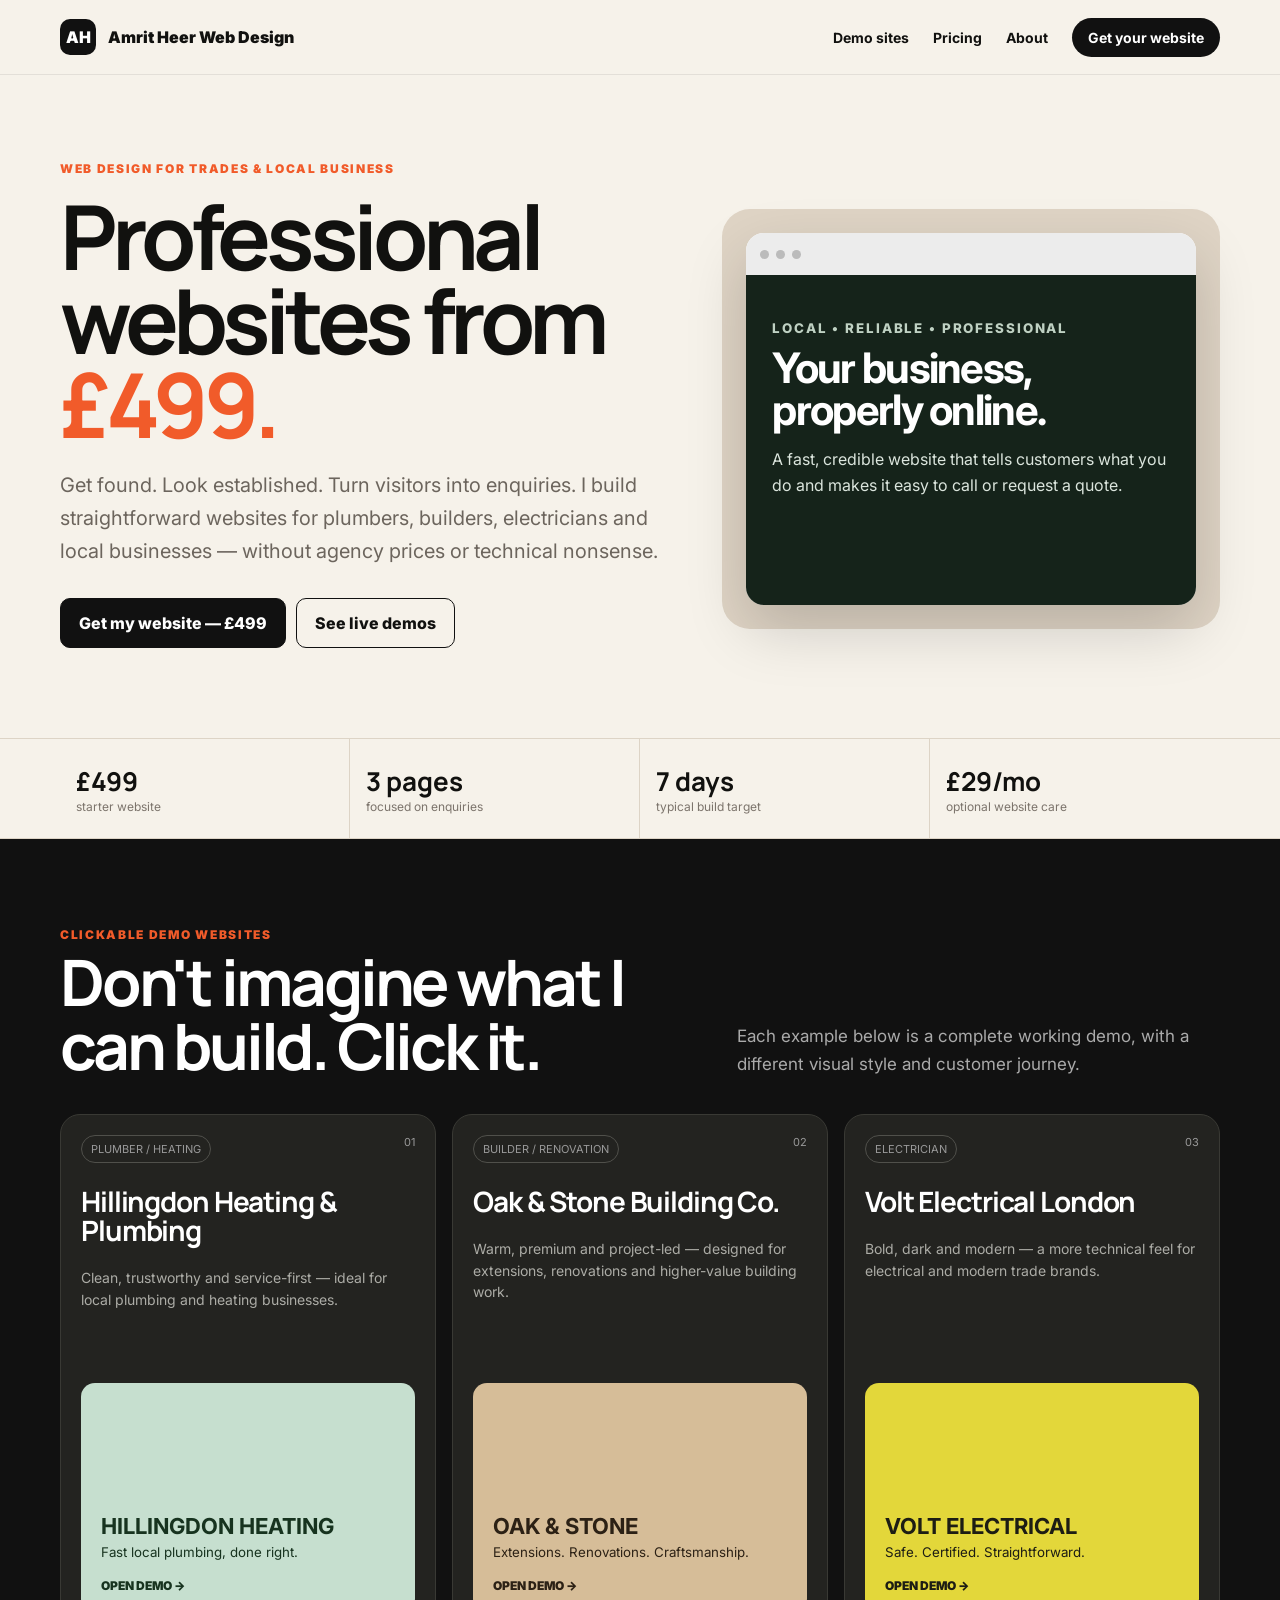
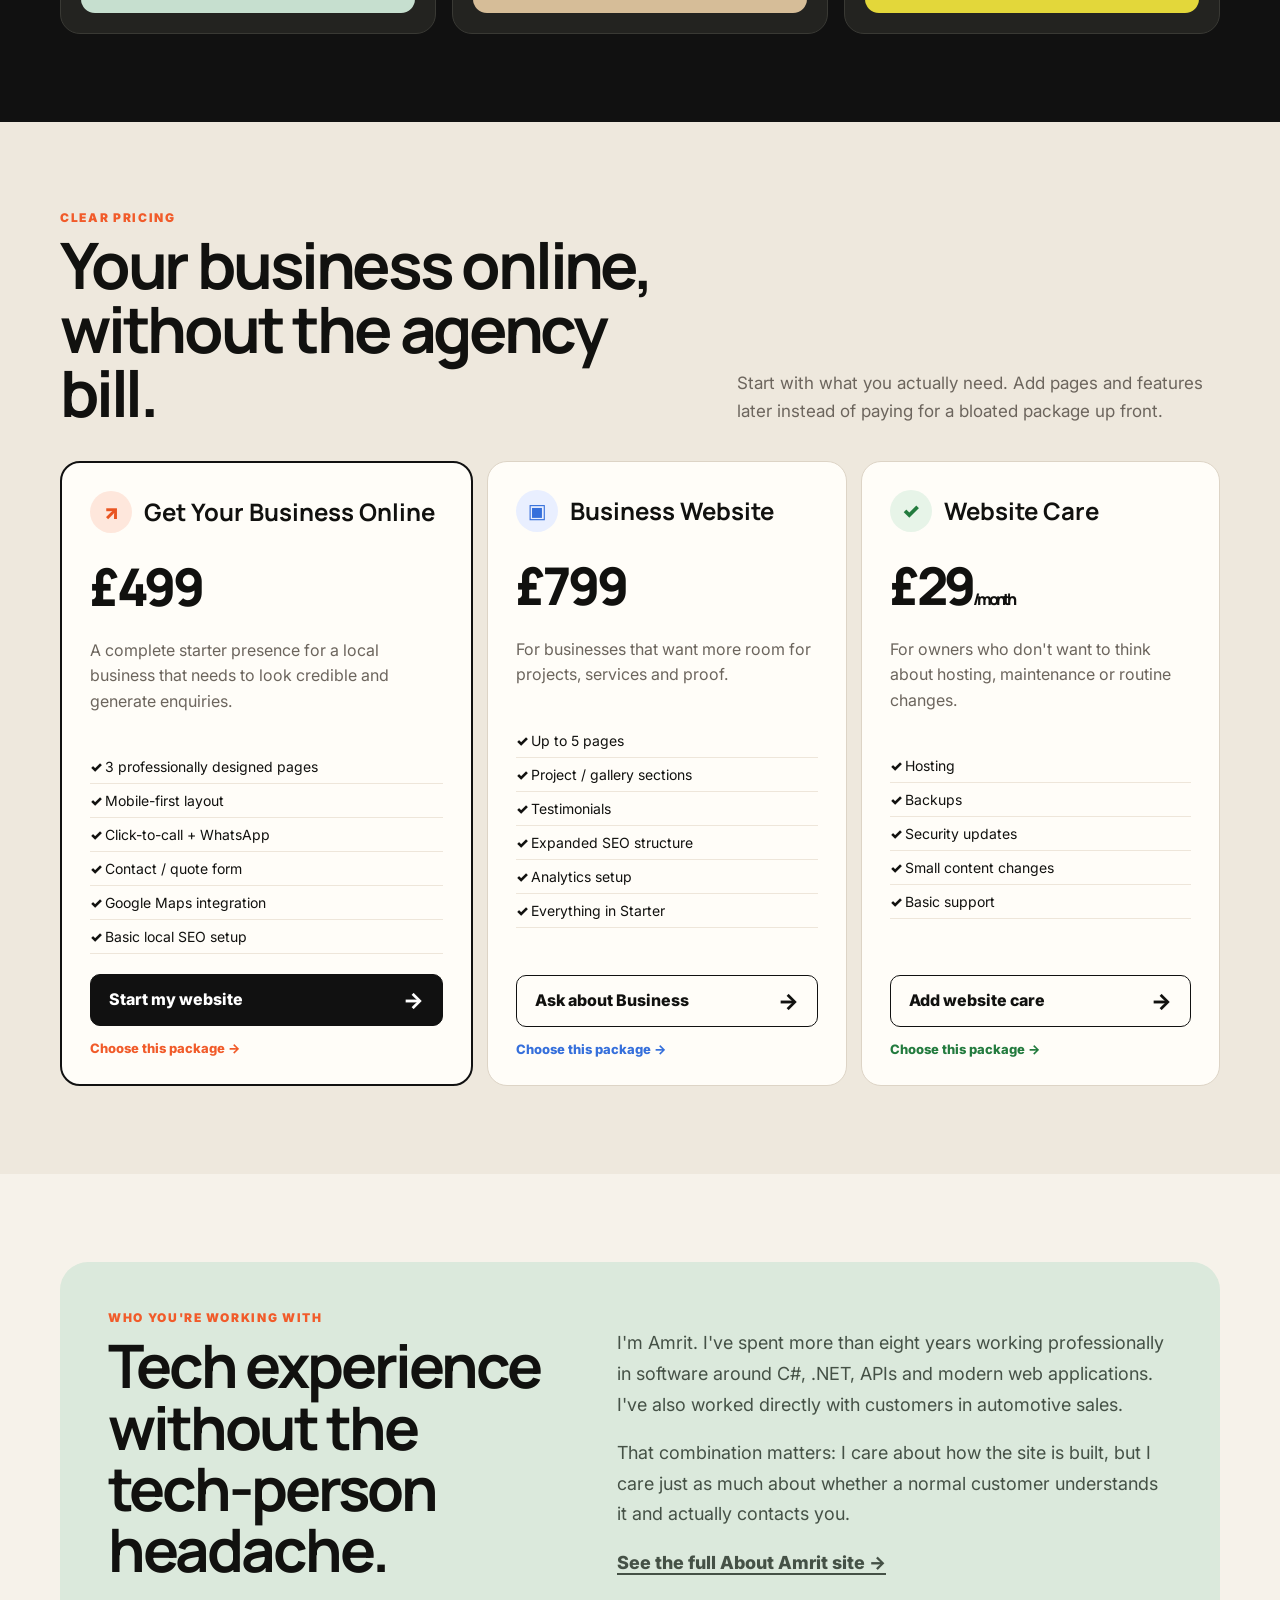
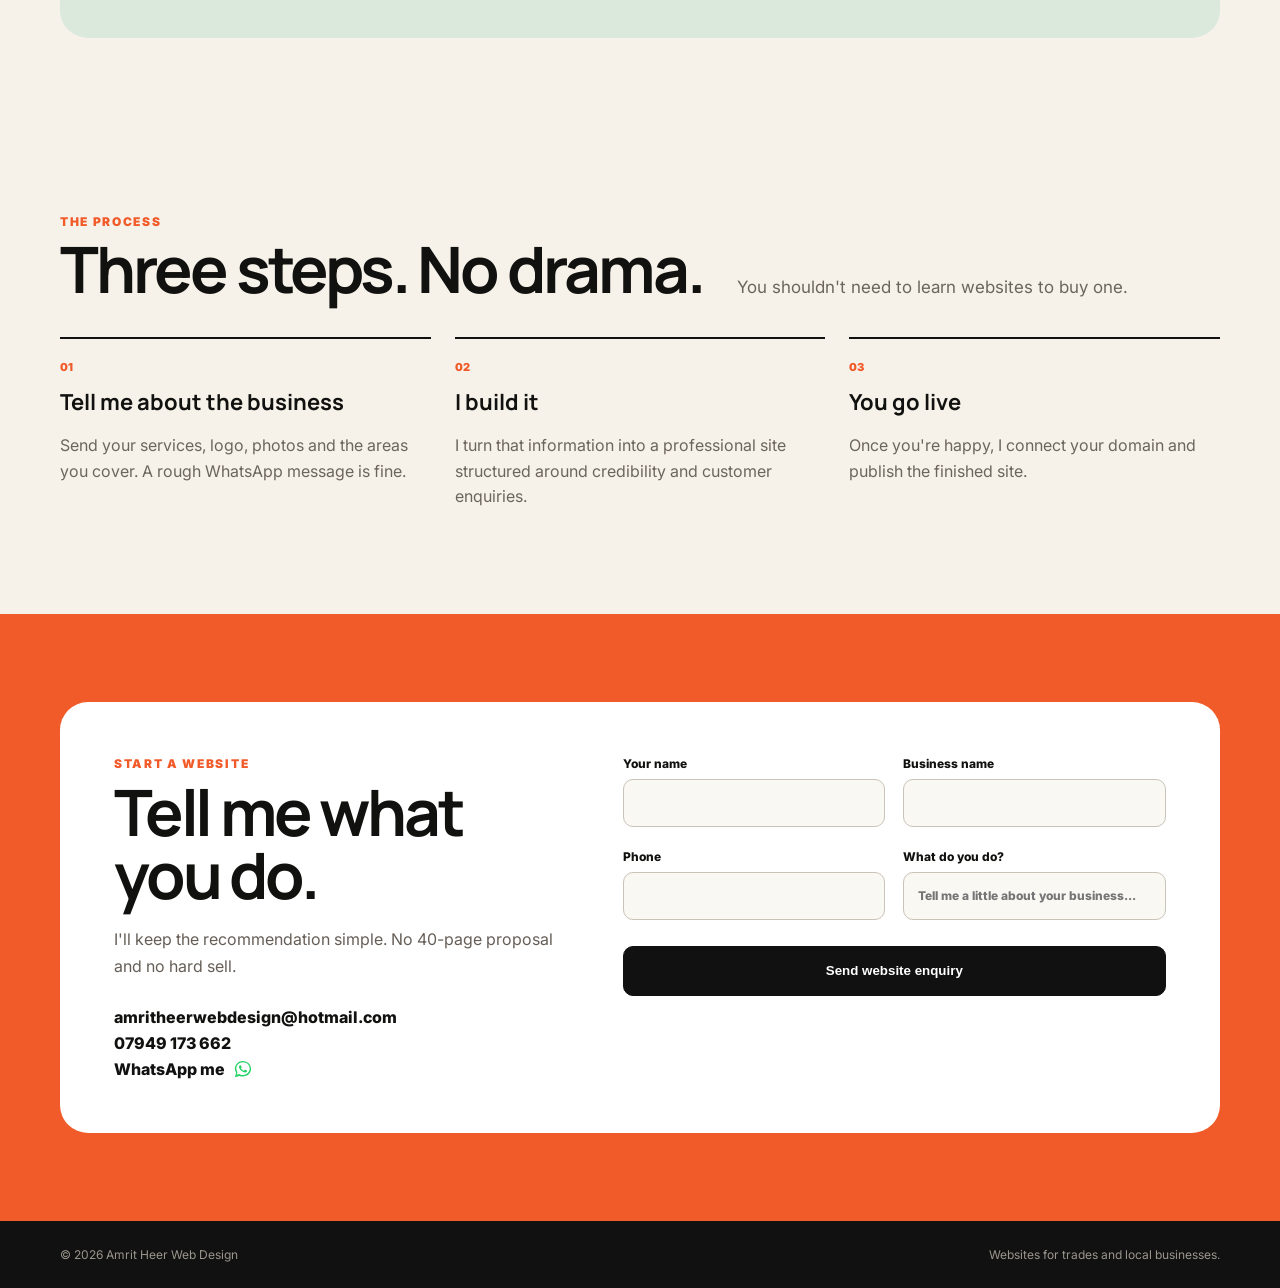
==== commit 5c6df2be: "Update index.html" ====
--- a/index.html
+++ b/index.html
@@ -212,29 +212,61 @@
         </section>
         <section id='contact' class='block contact'>
             <div class='wrap contact-card'>
-                <div>
+
+                <div class='contact-intro'>
                     <div class='kicker'>START A WEBSITE</div>
                     <h2>Tell me what you do.</h2>
                     <p>I'll keep the recommendation simple. No 40-page proposal and no hard sell.</p>
-                    <div class='direct'><a data-email>Email</a><a data-phone>Phone</a><a class="whatsapp-link"
-                            href="https://wa.me/447949173662" target="_blank" rel="noopener">
+
+                    <div class='direct'>
+                        <a data-email>Email</a>
+                        <a data-phone>Phone</a>
+
+                        <a class='whatsapp-link'
+                            href='https://wa.me/447949173662'
+                            target='_blank'
+                            rel='noopener'>
                             <span>WhatsApp me</span>
-                            <svg viewBox="0 0 32 32" aria-hidden="true">
-                                <path
-                                    d="M16 3C8.82 3 3 8.52 3 15.33c0 2.38.72 4.6 1.96 6.49L3 29l7.47-1.89A13.46 13.46 0 0 0 16 28c7.18 0 13-5.52 13-12.33S23.18 3 16 3Zm0 22.73c-1.8 0-3.56-.47-5.1-1.36l-.37-.21-4.43 1.12 1.18-4.12-.24-.39A10.14 10.14 0 0 1 5.3 15.33C5.3 9.79 10.1 5.27 16 5.27s10.7 4.52 10.7 10.06S21.9 25.73 16 25.73Zm5.87-7.53c-.32-.15-1.9-.89-2.2-.99-.29-.1-.5-.15-.71.15-.21.29-.82.99-1 1.19-.18.2-.37.22-.69.07-.32-.15-1.35-.47-2.57-1.5-.95-.8-1.59-1.79-1.77-2.09-.19-.3-.02-.46.14-.61.14-.14.32-.36.48-.54.16-.18.21-.3.32-.5.1-.2.05-.38-.03-.54-.08-.15-.71-1.63-.98-2.23-.26-.62-.53-.53-.72-.54h-.61c-.21 0-.56.07-.85.37-.29.3-1.11 1.03-1.11 2.51s1.14 2.91 1.3 3.11c.16.2 2.25 3.28 5.46 4.6.76.31 1.36.5 1.82.64.77.23 1.46.2 2.01.12.61-.09 1.9-.74 2.17-1.45.27-.71.27-1.32.19-1.45-.08-.13-.29-.2-.61-.35Z" />
+                            <svg viewBox='0 0 32 32' aria-hidden='true'>
+                                <path d='M16 3C8.82 3 3 8.52 3 15.33c0 2.38.72 4.6 1.96 6.49L3 29l7.47-1.89A13.46 13.46 0 0 0 16 28c7.18 0 13-5.52 13-12.33S23.18 3 16 3Zm0 22.73c-1.8 0-3.56-.47-5.1-1.36l-.37-.21-4.43 1.12 1.18-4.12-.24-.39A10.14 10.14 0 0 1 5.3 15.33C5.3 9.79 10.1 5.27 16 5.27s10.7 4.52 10.7 10.06S21.9 25.73 16 25.73Zm5.87-7.53c-.32-.15-1.9-.89-2.2-.99-.29-.1-.5-.15-.71.15-.21.29-.82.99-1 1.19-.18.2-.37.22-.69.07-.32-.15-1.35-.47-2.57-1.5-.95-.8-1.59-1.79-1.77-2.09-.19-.3-.02-.46.14-.61.14-.14.32-.36.48-.54.16-.18.21-.3.32-.5.1-.2.05-.38-.03-.54-.08-.15-.71-1.63-.98-2.23-.26-.62-.53-.53-.72-.54h-.61c-.21 0-.56.07-.85.37-.29.3-1.11 1.03-1.11 2.51s1.14 2.91 1.3 3.11c.16.2 2.25 3.28 5.46 4.6.76.31 1.36.5 1.82.64.77.23 1.46.2 2.01.12.61-.09 1.9-.74 2.17-1.45.27-.71.27-1.32.19-1.45-.08-.13-.29-.2-.61-.35Z' />
                             </svg>
-
-
-                        </a>
-                    </div>
+                        </a>
+                    </div>
+                </div>
+
+                <div class='contact-form-wrap'>
                     <form data-lead-form>
-                        <div class='form-grid'><label>Your name<input required name='name'></label><label>Business
-                                name<input required name='business'></label><label>Phone<input
-                                    name='phone'></label><label>What do you do?<input name='message'
-                                    placeholder='Tell me a little about your business...'></label></div><button
-                            class='btn btn-dark' type='submit'>Send website enquiry</button>
+                        <div class='form-grid'>
+                            <label>
+                                Your name
+                                <input required name='name'>
+                            </label>
+
+                            <label>
+                                Business name
+                                <input required name='business'>
+                            </label>
+
+                            <label>
+                                Phone
+                                <input name='phone'>
+                            </label>
+
+                            <label>
+                                What do you do?
+                                <input name='message' placeholder='Tell me a little about your business...'>
+                            </label>
+
+                            <button class='btn btn-dark' type='submit'>
+                                Send website enquiry
+                            </button>
+
+                            <div class='form-status' aria-live='polite'></div>
+                        </div>
                     </form>
                 </div>
+
+            </div>
         </section>
     </main>
     <footer>
--- a/assets/main.css
+++ b/assets/main.css
@@ -1,95 +1,826 @@
-
-:root{--bg:#f6f2ea;--ink:#11110f;--muted:#6c655d;--line:#ddd4c6;--accent:#f15b2a;--green:#dbe9dc;--card:#fffdf8}
-*{box-sizing:border-box}html{scroll-behavior:smooth}body{margin:0;background:var(--bg);color:var(--ink);font-family:Inter,system-ui,sans-serif}a{color:inherit}.wrap{width:min(1160px,calc(100% - 40px));margin:auto}
-header{position:sticky;top:0;background:rgba(246,242,234,.94);backdrop-filter:blur(10px);border-bottom:1px solid rgba(0,0,0,.08);z-index:20}.nav{height:74px;display:flex;align-items:center;justify-content:space-between}.brand{text-decoration:none;font-weight:900;display:flex;gap:12px;align-items:center}.mark{width:36px;height:36px;border-radius:10px;background:#111;color:#fff;display:grid;place-items:center}nav{display:flex;gap:24px;align-items:center}nav a{text-decoration:none;font-size:14px;font-weight:700}.cta{background:#111;color:#fff;padding:11px 16px;border-radius:999px}
-.hero{padding:86px 0 60px}.hero-grid{display:grid;grid-template-columns:1.1fr .9fr;gap:54px;align-items:center}.kicker{font-size:12px;font-weight:900;letter-spacing:.14em;color:var(--accent)}h1,h2,h3{font-family:Manrope,Inter,sans-serif}h1{font-size:clamp(54px,7vw,92px);line-height:.94;letter-spacing:-.06em;margin:18px 0 22px}h1 em{font-style:normal;color:var(--accent)}.lead{font-size:20px;line-height:1.65;color:var(--muted)}.actions{display:flex;gap:10px;flex-wrap:wrap;margin:30px 0}.btn{display:inline-flex;padding:14px 18px;border-radius:10px;text-decoration:none;font-weight:800;border:1px solid #111}.btn-dark{background:#111;color:#fff}.panel{background:#dfd4c5;border-radius:28px;padding:24px}.browser{overflow:hidden;border-radius:18px;background:#fff;box-shadow:0 24px 60px rgba(0,0,0,.17)}.browser-top{height:42px;background:#ececec;display:flex;align-items:center;padding:0 14px;gap:7px}.browser-top i{width:9px;height:9px;border-radius:50%;background:#bbb}.browser-body{background:#15231a;color:#fff;padding:42px 26px;min-height:330px}.browser-body small{letter-spacing:.14em;color:#bfd1c3;font-weight:800}.browser-body strong{display:block;font-size:42px;line-height:1;letter-spacing:-.04em;margin:10px 0 12px}.browser-body p{color:#dbe5dd;line-height:1.6}.metrics{border-block:1px solid var(--line)}.metrics-grid{display:grid;grid-template-columns:repeat(4,1fr)}.metric{padding:24px 16px;border-right:1px solid var(--line)}.metric:last-child{border-right:0}.metric strong,.metric span{display:block}.metric strong{font-size:26px;font-family:Manrope}.metric span{font-size:12px;color:#7c746c}
-section.block{padding:88px 0}.section-head{display:grid;grid-template-columns:1fr .75fr;gap:34px;align-items:end;margin-bottom:36px}.section-head h2{font-size:clamp(40px,5vw,64px);line-height:1;letter-spacing:-.05em;margin:8px 0 0}.section-head p{font-size:17px;line-height:1.65;color:var(--muted);margin:0}.work{background:#111;color:#fff}.work .section-head p{color:#aaa}.demo-grid{display:grid;grid-template-columns:repeat(3,1fr);gap:16px}.demo-card{display:flex;flex-direction:column;background:#232320;border:1px solid #393934;border-radius:20px;padding:20px;min-height:520px;text-decoration:none;transition:.2s transform}.demo-card:hover{transform:translateY(-4px)}.demo-card h3{font-size:28px;line-height:1.05;letter-spacing:-.04em;margin:24px 0 8px}.demo-card p{color:#acaca6;line-height:1.55;font-size:14px}.demo-top{display:flex;justify-content:space-between;font-size:11px;color:#999}.tag{padding:6px 9px;border-radius:999px;border:1px solid #50504b}.mini{margin-top:auto;border-radius:14px;padding:20px;min-height:230px;display:flex;flex-direction:column;justify-content:flex-end}.mini strong{font-size:22px}.mini small{margin:5px 0 18px}.mini span{font-size:12px;font-weight:900}.mini-p{background:#c6dfcf;color:#17331f}.mini-b{background:#d6bd98;color:#2c2115}.mini-e{background:#e3d73a;color:#1d1d14}
-.offer{background:#eee8dd}.pricing{display:grid;grid-template-columns:1.15fr 1fr 1fr;gap:14px}.price-card{background:var(--card);border:1px solid var(--line);border-radius:20px;padding:28px}.price-card.featured{border:2px solid #111}.price-card h3{font-size:24px;margin:10px 0}.price{font-size:52px;font-family:Manrope;font-weight:800;letter-spacing:-.06em}.price small{font-size:16px}.price-card p{color:var(--muted);line-height:1.6}.price-card ul{list-style:none;margin:20px 0;padding:0}.price-card li{padding:8px 0;border-bottom:1px solid #eee6da;font-size:14px}.price-card li:before{content:'✓ ';font-weight:900}.about-box{background:var(--green);border-radius:28px;padding:48px;display:grid;grid-template-columns:.9fr 1.1fr;gap:54px}.about-box h2{font-size:clamp(40px,5vw,60px);line-height:1.02;letter-spacing:-.05em;margin:10px 0}.about-copy{font-size:18px;line-height:1.7;color:#455146}.text-link{font-weight:800;text-decoration:none;border-bottom:2px solid currentColor}.steps{display:grid;grid-template-columns:repeat(3,1fr);gap:24px}.step{border-top:2px solid #111;padding-top:16px}.step span{font-size:11px;color:var(--accent);font-weight:900}.step h3{font-size:22px;margin:12px 0 8px}.step p{color:var(--muted);line-height:1.6}.contact{background:var(--accent)}.contact-card{background:#fff;border-radius:28px;padding:48px;display:grid;grid-template-columns:.85fr 1.15fr;gap:54px}.contact-card h2{font-size:clamp(40px,5vw,64px);line-height:1;letter-spacing:-.05em;margin:10px 0 18px}.contact-card p{color:#665e57;line-height:1.65}.direct{display:flex;flex-direction:column;gap:8px;margin-top:22px}.direct a{text-decoration:none;font-weight:800}.form-grid{display:grid;grid-template-columns:1fr 1fr;gap:12px}label{font-size:12px;font-weight:800;display:block;margin-bottom:12px}input,textarea{width:100%;border:1px solid #c9c3b8;background:#faf8f3;border-radius:9px;padding:13px;font:inherit;margin-top:6px}textarea{resize:vertical}.form-status{font-size:12px;color:#7d766e}
-footer{background:#111;color:#9a968d;padding:26px 0;font-size:12px}.footer-row{display:flex;justify-content:space-between;gap:20px}
-@media(max-width:900px){nav a:not(.cta){display:none}.hero{padding-top:62px}.hero-grid,.section-head,.about-box,.contact-card{grid-template-columns:1fr}.metrics-grid{grid-template-columns:1fr 1fr}.metric:nth-child(2){border-right:0}.demo-grid,.pricing,.steps{grid-template-columns:1fr}.form-grid{grid-template-columns:1fr}.footer-row{flex-direction:column}}
-
-
-/* Clickable pricing cards */
+:root{
+  --bg:#f6f2ea;
+  --ink:#11110f;
+  --muted:#6c655d;
+  --line:#ddd4c6;
+  --accent:#f15b2a;
+  --green:#dbe9dc;
+  --card:#fffdf8
+}
+
+*{box-sizing:border-box}
+html{scroll-behavior:smooth}
+body{
+  margin:0;
+  background:var(--bg);
+  color:var(--ink);
+  font-family:Inter,system-ui,sans-serif
+}
+a{color:inherit}
+.wrap{
+  width:min(1160px,calc(100% - 40px));
+  margin:auto
+}
+
+header{
+  position:sticky;
+  top:0;
+  background:rgba(246,242,234,.94);
+  backdrop-filter:blur(10px);
+  border-bottom:1px solid rgba(0,0,0,.08);
+  z-index:20
+}
+
+.nav{
+  height:74px;
+  display:flex;
+  align-items:center;
+  justify-content:space-between
+}
+
+.brand{
+  text-decoration:none;
+  font-weight:900;
+  display:flex;
+  gap:12px;
+  align-items:center
+}
+
+.mark{
+  width:36px;
+  height:36px;
+  border-radius:10px;
+  background:#111;
+  color:#fff;
+  display:grid;
+  place-items:center
+}
+
+nav{
+  display:flex;
+  gap:24px;
+  align-items:center
+}
+
+nav a{
+  text-decoration:none;
+  font-size:14px;
+  font-weight:700
+}
+
+.cta{
+  background:#111;
+  color:#fff;
+  padding:11px 16px;
+  border-radius:999px
+}
+
+.hero{padding:86px 0 60px}
+
+.hero-grid{
+  display:grid;
+  grid-template-columns:1.1fr .9fr;
+  gap:54px;
+  align-items:center
+}
+
+.kicker{
+  font-size:12px;
+  font-weight:900;
+  letter-spacing:.14em;
+  color:var(--accent)
+}
+
+h1,h2,h3{
+  font-family:Manrope,Inter,sans-serif
+}
+
+h1{
+  font-size:clamp(54px,7vw,92px);
+  line-height:.94;
+  letter-spacing:-.06em;
+  margin:18px 0 22px
+}
+
+h1 em{
+  font-style:normal;
+  color:var(--accent)
+}
+
+.lead{
+  font-size:20px;
+  line-height:1.65;
+  color:var(--muted)
+}
+
+.actions{
+  display:flex;
+  gap:10px;
+  flex-wrap:wrap;
+  margin:30px 0
+}
+
+.btn{
+  display:inline-flex;
+  padding:14px 18px;
+  border-radius:10px;
+  text-decoration:none;
+  font-weight:800;
+  border:1px solid #111
+}
+
+.btn-dark{
+  background:#111;
+  color:#fff
+}
+
+.panel{
+  background:#dfd4c5;
+  border-radius:28px;
+  padding:24px
+}
+
+.browser{
+  overflow:hidden;
+  border-radius:18px;
+  background:#fff;
+  box-shadow:0 24px 60px rgba(0,0,0,.17)
+}
+
+.browser-top{
+  height:42px;
+  background:#ececec;
+  display:flex;
+  align-items:center;
+  padding:0 14px;
+  gap:7px
+}
+
+.browser-top i{
+  width:9px;
+  height:9px;
+  border-radius:50%;
+  background:#bbb
+}
+
+.browser-body{
+  background:#15231a;
+  color:#fff;
+  padding:42px 26px;
+  min-height:330px
+}
+
+.browser-body small{
+  letter-spacing:.14em;
+  color:#bfd1c3;
+  font-weight:800
+}
+
+.browser-body strong{
+  display:block;
+  font-size:42px;
+  line-height:1;
+  letter-spacing:-.04em;
+  margin:10px 0 12px
+}
+
+.browser-body p{
+  color:#dbe5dd;
+  line-height:1.6
+}
+
+.metrics{
+  border-block:1px solid var(--line)
+}
+
+.metrics-grid{
+  display:grid;
+  grid-template-columns:repeat(4,1fr)
+}
+
+.metric{
+  padding:24px 16px;
+  border-right:1px solid var(--line)
+}
+
+.metric:last-child{
+  border-right:0
+}
+
+.metric strong,
+.metric span{
+  display:block
+}
+
+.metric strong{
+  font-size:26px;
+  font-family:Manrope
+}
+
+.metric span{
+  font-size:12px;
+  color:#7c746c
+}
+
+section.block{
+  padding:88px 0
+}
+
+.section-head{
+  display:grid;
+  grid-template-columns:1fr .75fr;
+  gap:34px;
+  align-items:end;
+  margin-bottom:36px
+}
+
+.section-head h2{
+  font-size:clamp(40px,5vw,64px);
+  line-height:1;
+  letter-spacing:-.05em;
+  margin:8px 0 0
+}
+
+.section-head p{
+  font-size:17px;
+  line-height:1.65;
+  color:var(--muted);
+  margin:0
+}
+
+.work{
+  background:#111;
+  color:#fff
+}
+
+.work .section-head p{
+  color:#aaa
+}
+
+.demo-grid{
+  display:grid;
+  grid-template-columns:repeat(3,1fr);
+  gap:16px
+}
+
+.demo-card{
+  display:flex;
+  flex-direction:column;
+  background:#232320;
+  border:1px solid #393934;
+  border-radius:20px;
+  padding:20px;
+  min-height:520px;
+  text-decoration:none;
+  transition:.2s transform
+}
+
+.demo-card:hover{
+  transform:translateY(-4px)
+}
+
+.demo-card h3{
+  font-size:28px;
+  line-height:1.05;
+  letter-spacing:-.04em;
+  margin:24px 0 8px
+}
+
+.demo-card p{
+  color:#acaca6;
+  line-height:1.55;
+  font-size:14px
+}
+
+.demo-top{
+  display:flex;
+  justify-content:space-between;
+  font-size:11px;
+  color:#999
+}
+
+.tag{
+  padding:6px 9px;
+  border-radius:999px;
+  border:1px solid #50504b
+}
+
+.mini{
+  margin-top:auto;
+  border-radius:14px;
+  padding:20px;
+  min-height:230px;
+  display:flex;
+  flex-direction:column;
+  justify-content:flex-end
+}
+
+.mini strong{
+  font-size:22px
+}
+
+.mini small{
+  margin:5px 0 18px
+}
+
+.mini span{
+  font-size:12px;
+  font-weight:900
+}
+
+.mini-p{
+  background:#c6dfcf;
+  color:#17331f
+}
+
+.mini-b{
+  background:#d6bd98;
+  color:#2c2115
+}
+
+.mini-e{
+  background:#e3d73a;
+  color:#1d1d14
+}
+
+.offer{
+  background:#eee8dd
+}
+
+.pricing{
+  display:grid;
+  grid-template-columns:1.15fr 1fr 1fr;
+  gap:14px
+}
+
+.price-card{
+  background:var(--card);
+  border:1px solid var(--line);
+  border-radius:20px;
+  padding:28px
+}
+
+.price-card.featured{
+  border:2px solid #111
+}
+
+.price-card h3{
+  font-size:24px;
+  margin:10px 0
+}
+
+.price{
+  font-size:52px;
+  font-family:Manrope;
+  font-weight:800;
+  letter-spacing:-.06em
+}
+
+.price small{
+  font-size:16px
+}
+
+.price-card p{
+  color:var(--muted);
+  line-height:1.6
+}
+
+.price-card ul{
+  list-style:none;
+  margin:20px 0;
+  padding:0
+}
+
+.price-card li{
+  padding:8px 0;
+  border-bottom:1px solid #eee6da;
+  font-size:14px
+}
+
+.price-card li:before{
+  content:'✓ ';
+  font-weight:900
+}
+
+.about-box{
+  background:var(--green);
+  border-radius:28px;
+  padding:48px;
+  display:grid;
+  grid-template-columns:.9fr 1.1fr;
+  gap:54px
+}
+
+.about-box h2{
+  font-size:clamp(40px,5vw,60px);
+  line-height:1.02;
+  letter-spacing:-.05em;
+  margin:10px 0
+}
+
+.about-copy{
+  font-size:18px;
+  line-height:1.7;
+  color:#455146
+}
+
+.text-link{
+  font-weight:800;
+  text-decoration:none;
+  border-bottom:2px solid currentColor
+}
+
+.steps{
+  display:grid;
+  grid-template-columns:repeat(3,1fr);
+  gap:24px
+}
+
+.step{
+  border-top:2px solid #111;
+  padding-top:16px
+}
+
+.step span{
+  font-size:11px;
+  color:var(--accent);
+  font-weight:900
+}
+
+.step h3{
+  font-size:22px;
+  margin:12px 0 8px
+}
+
+.step p{
+  color:var(--muted);
+  line-height:1.6
+}
+
+.contact{
+  background:var(--accent);
+  padding:72px 0
+}
+
+/* ==========================================
+   CONTACT CARD
+========================================== */
+
+.contact-card{
+  background:#fff;
+  border-radius:28px;
+  padding:54px;
+  display:grid;
+  grid-template-columns:minmax(0,.9fr) minmax(0,1.1fr);
+  gap:64px;
+  align-items:start
+}
+
+.contact-card h2{
+  font-size:clamp(46px,5vw,68px);
+  line-height:.98;
+  letter-spacing:-.05em;
+  margin:10px 0 20px
+}
+
+.contact-card p{
+  color:#665e57;
+  line-height:1.65;
+  margin:0;
+  max-width:500px
+}
+
+.direct{
+  display:flex;
+  flex-direction:column;
+  gap:6px;
+  margin-top:28px
+}
+
+.direct a{
+  text-decoration:none;
+  font-weight:800
+}
+
+.whatsapp-link{
+  display:inline-flex;
+  align-items:center;
+  gap:8px;
+  width:fit-content;
+  /* margin-top:20px; */
+  font-weight:800;
+  text-decoration:none;
+  color:#111;
+  transition:transform .2s ease,opacity .2s ease
+}
+
+.whatsapp-link svg{
+  width:20px;
+  height:20px;
+  fill:#25D366;
+  flex-shrink:0;
+  transition:transform .2s ease
+}
+
+.whatsapp-link:hover{transform:translateX(3px)}
+.whatsapp-link:hover svg{transform:scale(1.08)}
+
+.form-grid{
+  display:grid;
+  grid-template-columns:repeat(2,minmax(0,1fr));
+  column-gap:18px;
+  row-gap:22px;
+  align-items:start;
+  margin:0
+}
+
+.form-grid label{
+  display:block;
+  margin:0;
+  font-size:12px;
+  font-weight:800
+}
+
+.form-grid input,
+.form-grid textarea{
+  display:block;
+  width:100%;
+  min-height:48px;
+  margin-top:8px;
+  padding:13px 14px;
+  border:1px solid #c9c3b8;
+  border-radius:10px;
+  background:#faf8f3;
+  font:inherit
+}
+
+.form-grid textarea{resize:vertical}
+
+.form-grid button,
+.form-grid .btn{
+  grid-column:1 / -1;
+  width:100%;
+  min-height:50px;
+  margin-top:4px;
+  display:flex;
+  align-items:center;
+  justify-content:center;
+  padding:14px 20px;
+  border-radius:10px;
+  text-align:center;
+  font-weight:800
+}
+
+.form-status{
+  grid-column:1 / -1;
+  margin:0;
+  font-size:12px;
+  color:#7d766e
+}
+
+footer{
+  background:#111;
+  color:#9a968d;
+  padding:26px 0;
+  font-size:12px
+}
+
+.footer-row{
+  display:flex;
+  justify-content:space-between;
+  gap:20px
+}
+
+/* ==========================================
+   CLICKABLE PRICING CARDS
+========================================== */
+
 .clickable-price-card{
-    cursor:pointer;
-    position:relative;
-    display:flex;
-    flex-direction:column;
-    transition:transform .18s ease, box-shadow .18s ease, border-color .18s ease, background .18s ease;
-    outline:none;
-}
+  cursor:pointer;
+  position:relative;
+  display:flex;
+  flex-direction:column;
+
+  transition:
+    transform .18s ease,
+    box-shadow .18s ease,
+    border-color .18s ease,
+    background .18s ease;
+
+  outline:none
+}
+
 .clickable-price-card:hover,
 .clickable-price-card:focus-visible{
-    transform:translateY(-6px);
-    box-shadow:0 18px 45px rgba(17,17,15,.12);
-    border-color:#111;
-    background:#fff;
-}
+  transform:translateY(-6px);
+  box-shadow:0 18px 45px rgba(17,17,15,.12);
+  border-color:#111;
+  background:#fff
+}
+
 .clickable-price-card:focus-visible{
-    box-shadow:0 0 0 4px rgba(241,91,42,.22),0 18px 45px rgba(17,17,15,.12);
-}
+  box-shadow:
+    0 0 0 4px rgba(241,91,42,.22),
+    0 18px 45px rgba(17,17,15,.12)
+}
+
 .price-card-topline{
-    display:flex;
-    align-items:center;
-    gap:12px;
-}
+  display:flex;
+  align-items:center;
+  gap:12px
+}
+
 .price-card-topline h3{
-    margin:0;
-}
+  margin:0
+}
+
 .price-icon{
-    flex:0 0 42px;
-    width:42px;
-    height:42px;
-    border-radius:50%;
-    display:grid;
-    place-items:center;
-    background:#fee7dc;
-    color:#e95522;
-    font-size:20px;
-    font-weight:900;
-}
+  flex:0 0 42px;
+  width:42px;
+  height:42px;
+  border-radius:50%;
+  display:grid;
+  place-items:center;
+  background:#fee7dc;
+  color:#e95522;
+  font-size:20px;
+  font-weight:900
+}
+
 .business-icon{
-    background:#e9efff;
-    color:#356fdb;
-}
+  background:#e9efff;
+  color:#356fdb
+}
+
 .care-icon{
-    background:#e7f4e8;
-    color:#237b3e;
-}
+  background:#e7f4e8;
+  color:#237b3e
+}
+
 .clickable-price-card .price{
-    margin-top:18px;
-}
+  margin-top:18px
+}
+
 .clickable-price-card ul{
-    flex:1;
-}
+  flex:1
+}
+
 .price-action{
-    width:100%;
-    justify-content:space-between;
-    gap:20px;
-    margin-top:auto;
-}
+  width:100%;
+  justify-content:space-between;
+  gap:20px;
+  margin-top:auto
+}
+
 .btn-arrow{
-    font-size:22px;
-    line-height:1;
-    transition:transform .18s ease;
-}
+  font-size:22px;
+  line-height:1;
+  transition:transform .18s ease
+}
+
 .clickable-price-card:hover .btn-arrow,
 .clickable-price-card:focus-visible .btn-arrow{
-    transform:translateX(5px);
-}
+  transform:translateX(5px)
+}
+
 .card-learn{
-    display:block;
-    margin-top:14px;
-    font-size:13px;
-    font-weight:800;
-    color:var(--accent);
-}
-.clickable-price-card:nth-child(2) .card-learn{color:#356fdb}
-.clickable-price-card:nth-child(3) .card-learn{color:#237b3e}
+  display:block;
+  margin-top:14px;
+  font-size:13px;
+  font-weight:800;
+  color:var(--accent)
+}
+
+.clickable-price-card:nth-child(2) .card-learn{
+  color:#356fdb
+}
+
+.clickable-price-card:nth-child(3) .card-learn{
+  color:#237b3e
+}
+
 .clickable-price-card .price-action{
-    position:relative;
-    z-index:2;
-}
+  position:relative;
+  z-index:2
+}
+
+
+/* ==========================================
+   RESPONSIVE
+========================================== */
+
+@media(max-width:1000px){
+  .contact{padding:58px 0}
+
+  .contact-card{
+    padding:42px;
+    grid-template-columns:minmax(0,.9fr) minmax(0,1.1fr);
+    gap:38px
+  }
+
+  .contact-card h2{
+    font-size:clamp(40px,5vw,56px)
+  }
+}
+
 @media(max-width:900px){
-    .clickable-price-card:hover{transform:none}
-}
+  nav a:not(.cta){display:none}
+
+  .hero{padding-top:62px}
+
+  .hero-grid,
+  .section-head,
+  .about-box{
+    grid-template-columns:1fr
+  }
+
+  .metrics-grid{
+    grid-template-columns:1fr 1fr
+  }
+
+  .metric:nth-child(2){border-right:0}
+
+  .demo-grid,
+  .pricing,
+  .steps{
+    grid-template-columns:1fr
+  }
+
+  .footer-row{flex-direction:column}
+
+  .clickable-price-card:hover{transform:none}
+}
+
+/* ==========================================
+   MOBILE CONTACT SECTION
+========================================== */
+
+@media(max-width:700px){
+  .contact{
+    padding:36px 0 48px
+  }
+
+  .contact .wrap{
+    width:min(100% - 28px,1160px)
+  }
+
+  .contact-card{
+    grid-template-columns:1fr;
+    gap:34px;
+    padding:34px 24px 38px;
+    border-radius:26px
+  }
+
+  .contact-card h2{
+    font-size:clamp(42px,13vw,58px);
+    margin:8px 0 18px
+  }
+
+  .contact-card p{
+    font-size:16px;
+    line-height:1.6
+  }
+
+  .direct{
+    margin-top:24px;
+    gap:6px
+  }
+
+  .whatsapp-link{
+    margin-top:18px
+  }
+
+  .form-grid{
+    grid-template-columns:1fr;
+    gap:0
+  }
+
+  .form-grid label{
+    margin-bottom:24px
+  }
+
+  .form-grid input,
+  .form-grid textarea{
+    min-height:50px;
+    margin-top:8px;
+    padding:14px 15px;
+    font-size:16px
+  }
+
+  .form-grid label:last-of-type{
+    margin-bottom:0
+  }
+
+  .form-grid button,
+  .form-grid .btn{
+    width:100%;
+    min-height:52px;
+    margin-top:24px;
+    padding:14px 18px;
+    font-size:15px
+  }
+
+  .form-status{
+    margin-top:14px
+  }
+}
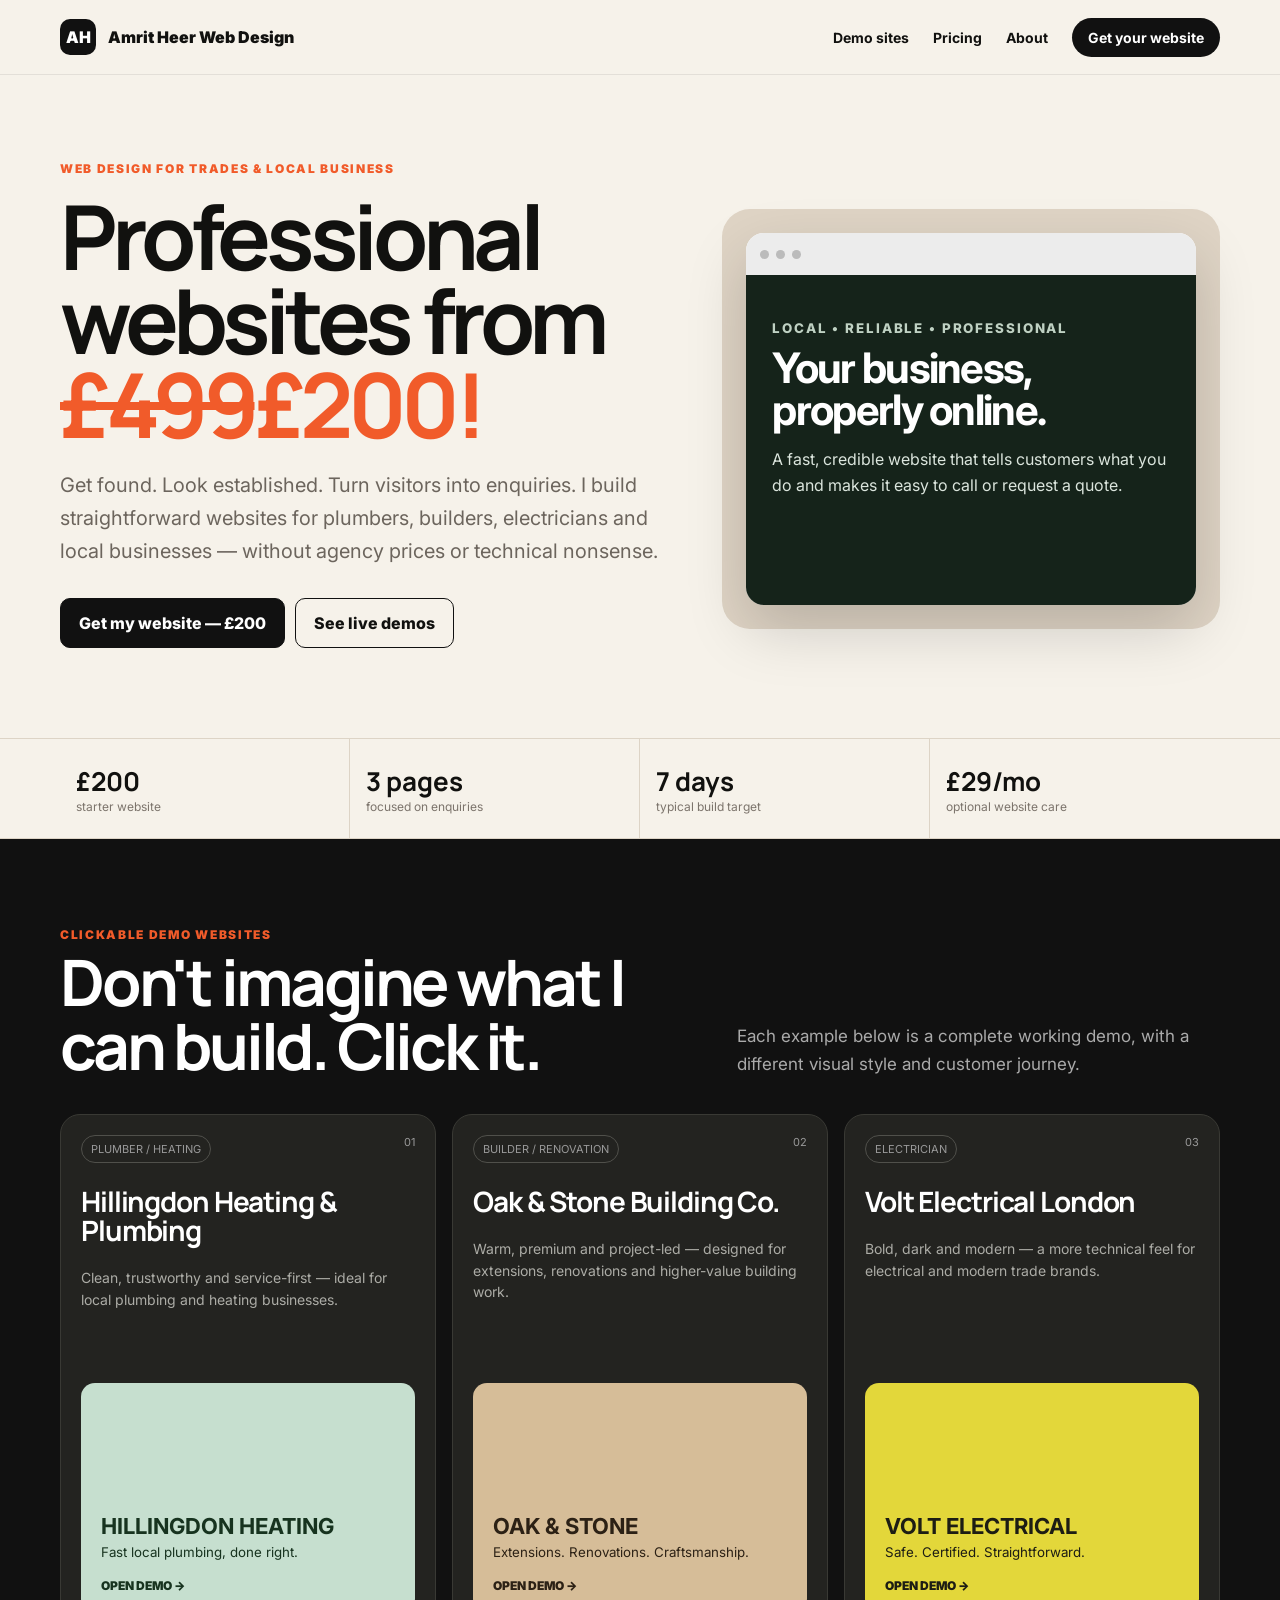
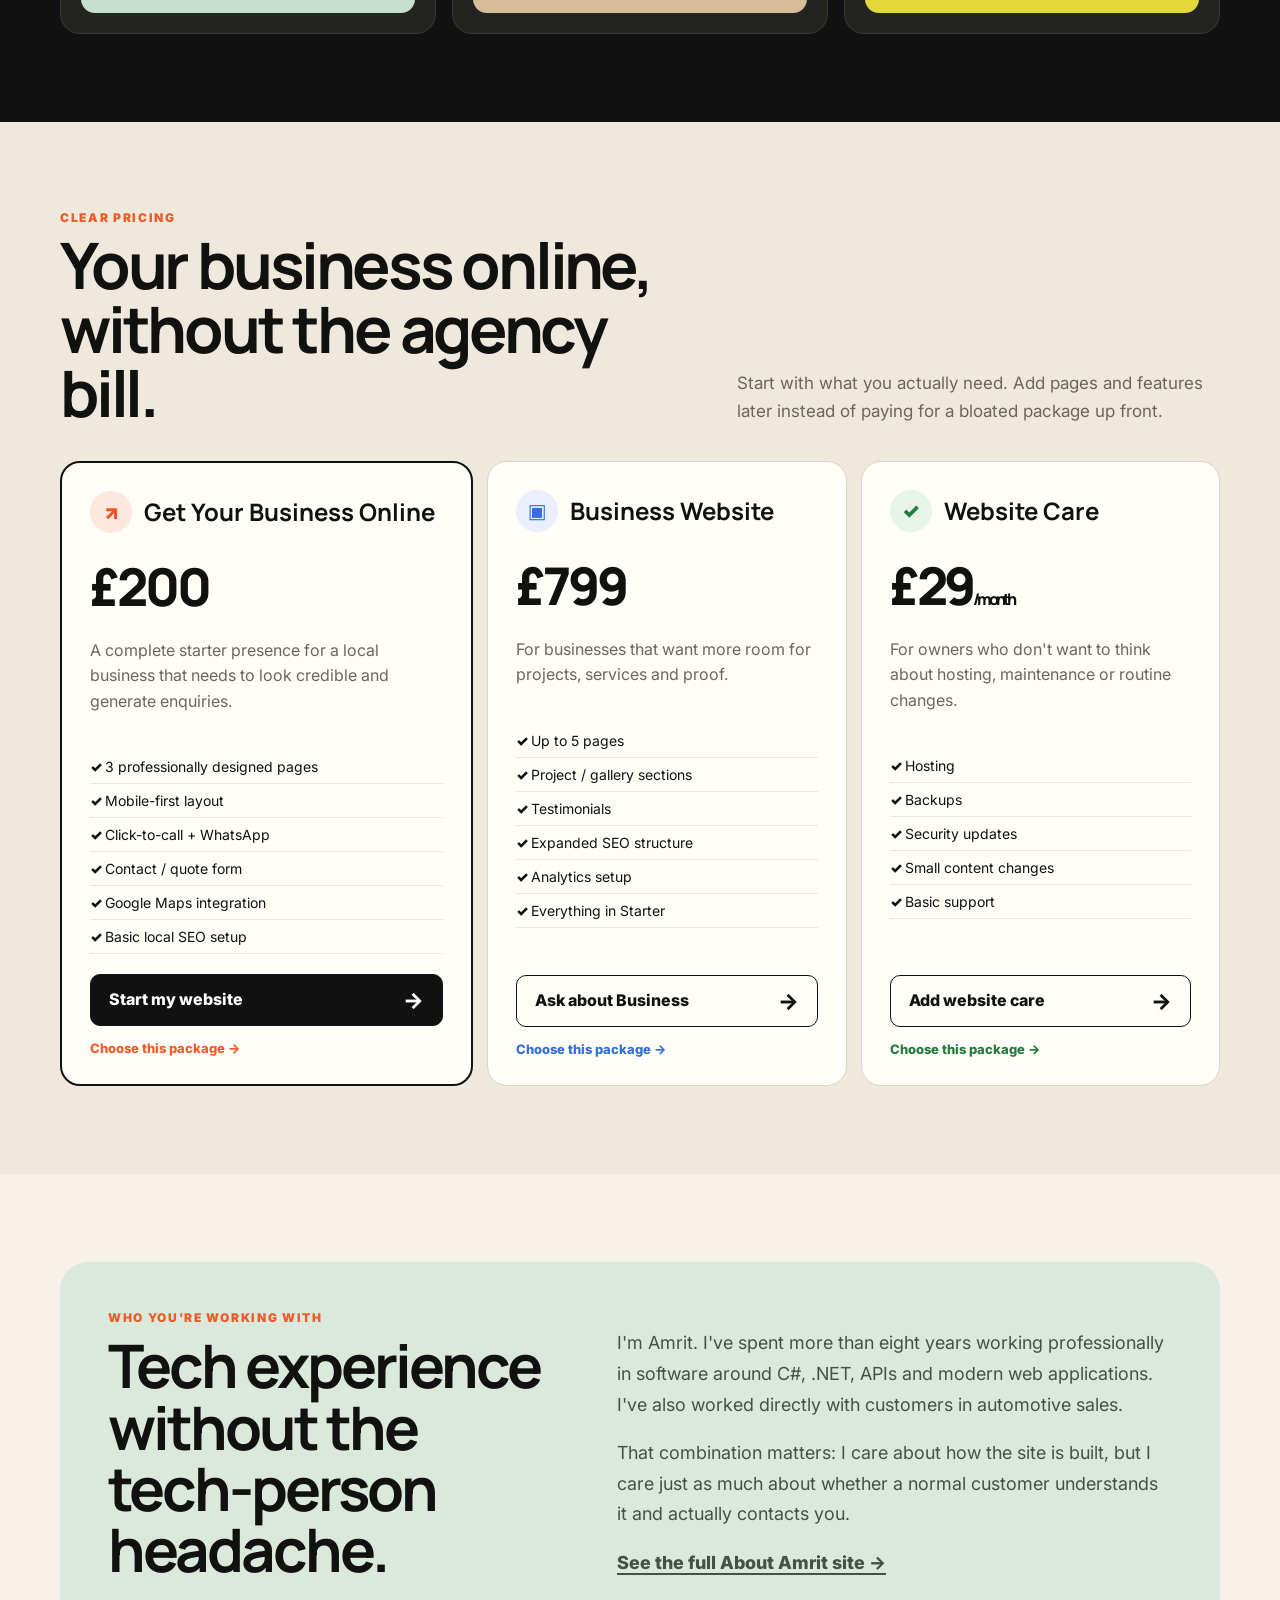
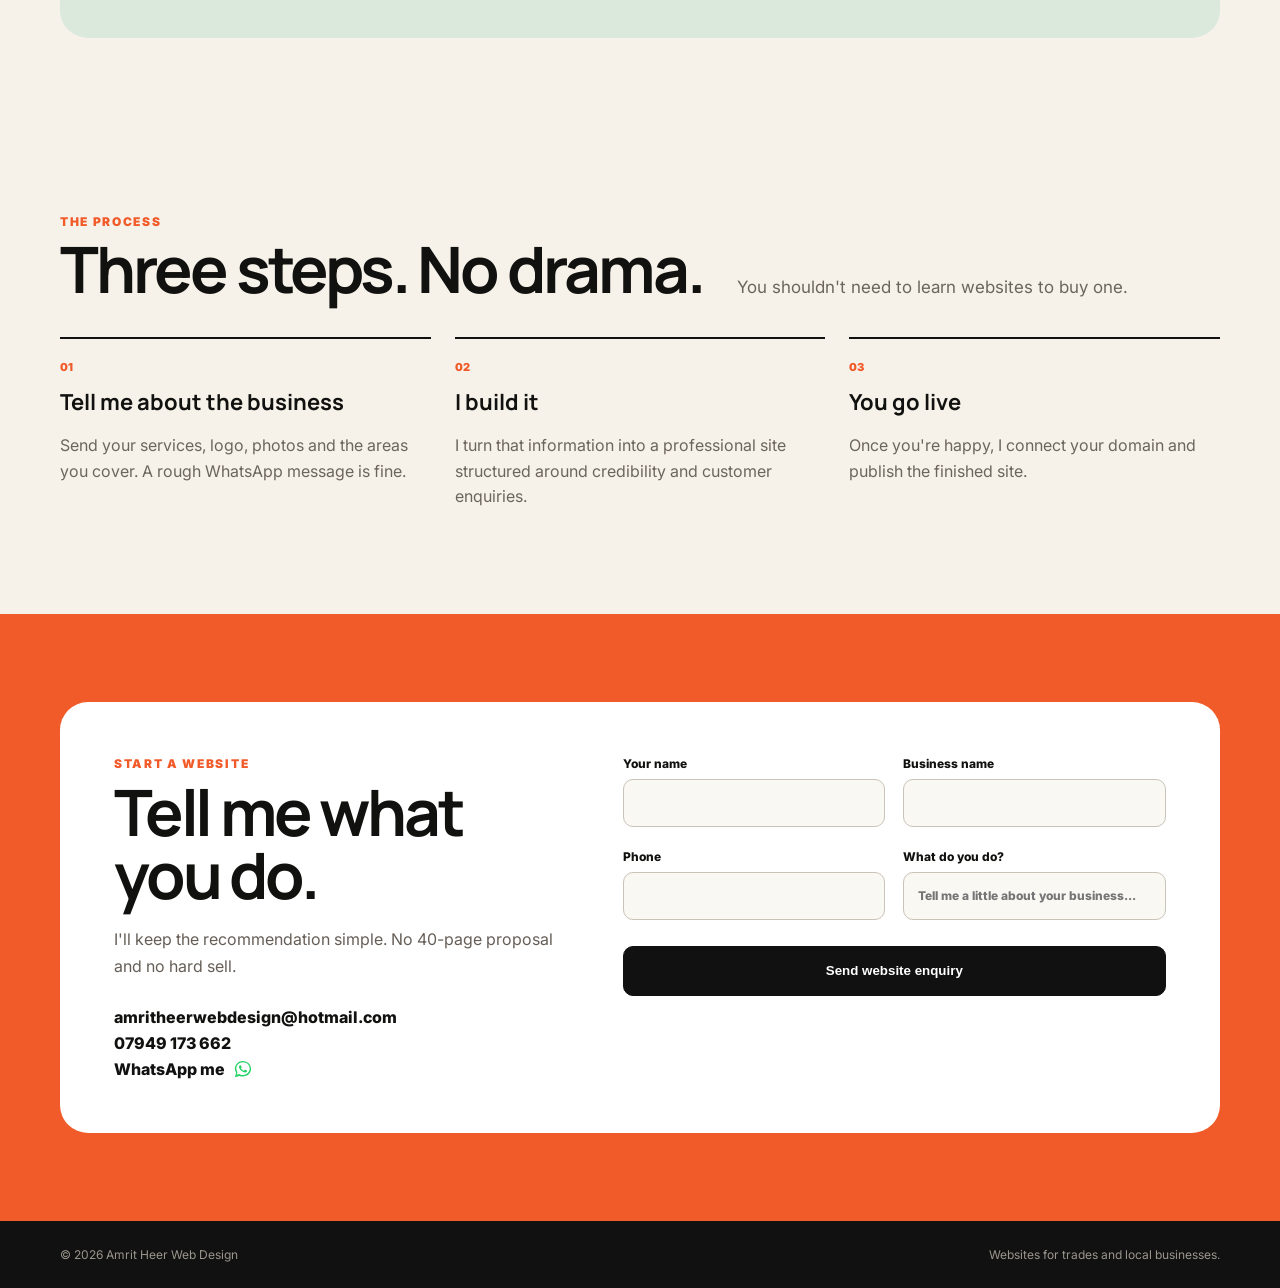
==== commit 2c54c1f2: "changed the price for a chance to earrn some bloody side income!" ====
--- a/index.html
+++ b/index.html
@@ -6,7 +6,7 @@
     <meta name='viewport' content='width=device-width,initial-scale=1'>
     <title>Amrit Heer Web Design | Websites for Trades & Local Businesses</title>
     <meta name='description'
-        content='Professional websites for plumbers, builders, electricians and local businesses from £499.'>
+        content='Professional websites for plumbers, builders, electricians and local businesses from £200.'>
     <link rel='preconnect' href='https://fonts.googleapis.com'>
     <link rel='preconnect' href='https://fonts.gstatic.com' crossorigin>
     <link
@@ -28,11 +28,11 @@
             <div class='wrap hero-grid'>
                 <div>
                     <div class='kicker'>WEB DESIGN FOR TRADES & LOCAL BUSINESS</div>
-                    <h1>Professional websites from <em>£499.</em></h1>
+                    <h1>Professional websites from <em><s>£499</s>£200!</em></h1>
                     <p class='lead'>Get found. Look established. Turn visitors into enquiries. I build straightforward
                         websites for plumbers, builders, electricians and local businesses — without agency prices or
                         technical nonsense.</p>
-                    <div class='actions'><a class='btn btn-dark' href='#contact'>Get my website — £499</a><a class='btn'
+                    <div class='actions'><a class='btn btn-dark' href='#contact'>Get my website — £200</a><a class='btn'
                             href='#work'>See live demos</a></div>
                 </div>
                 <div class='panel'>
@@ -49,7 +49,7 @@
         </section>
         <section class='metrics'>
             <div class='wrap metrics-grid'>
-                <div class='metric'><strong>£499</strong><span>starter website</span></div>
+                <div class='metric'><strong>£200</strong><span>starter website</span></div>
                 <div class='metric'><strong>3 pages</strong><span>focused on enquiries</span></div>
                 <div class='metric'><strong>7 days</strong><span>typical build target</span></div>
                 <div class='metric'><strong>£29/mo</strong><span>optional website care</span></div>
@@ -99,13 +99,13 @@
                 </div>
 
                 <div class='pricing'>
-                    <article class='price-card featured clickable-price-card' data-package='Starter Website — £499'
-                        tabindex='0' role='link' aria-label='Choose Get Your Business Online for £499'>
+                    <article class='price-card featured clickable-price-card' data-package='Starter Website — £200'
+                        tabindex='0' role='link' aria-label='Choose Get Your Business Online for £200'>
                         <div class='price-card-topline'>
                             <span class='price-icon'>↗</span>
                             <h3>Get Your Business Online</h3>
                         </div>
-                        <div class='price'>£499</div>
+                        <div class='price'>£200</div>
                         <p>A complete starter presence for a local business that needs to look credible and generate
                             enquiries.</p>
                         <ul>
@@ -116,7 +116,7 @@
                             <li>Google Maps integration</li>
                             <li>Basic local SEO setup</li>
                         </ul>
-                        <a class='btn btn-dark price-action' href='#contact' data-package-link='Starter Website — £499'>
+                        <a class='btn btn-dark price-action' href='#contact' data-package-link='Starter Website — £200'>
                             <span>Start my website</span><span class='btn-arrow'>→</span>
                         </a>
                         <span class='card-learn'>Choose this package →</span>
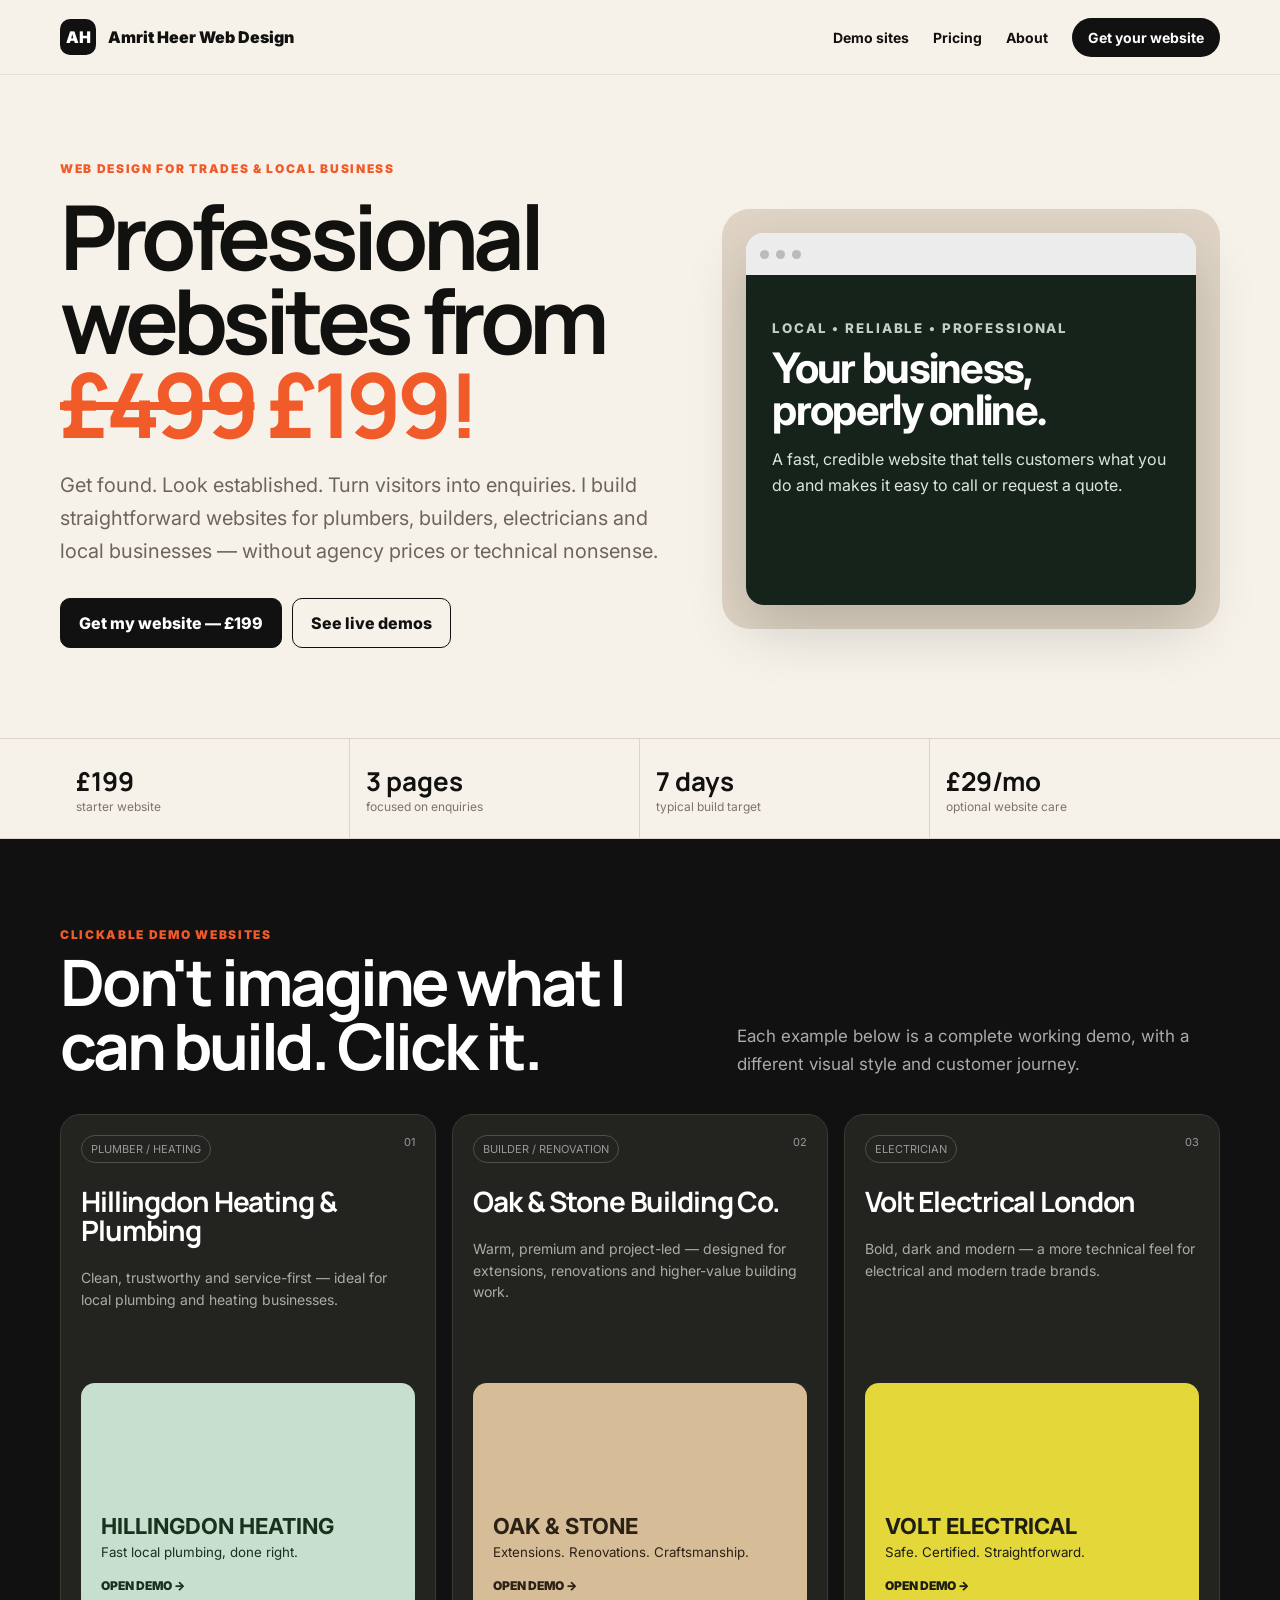
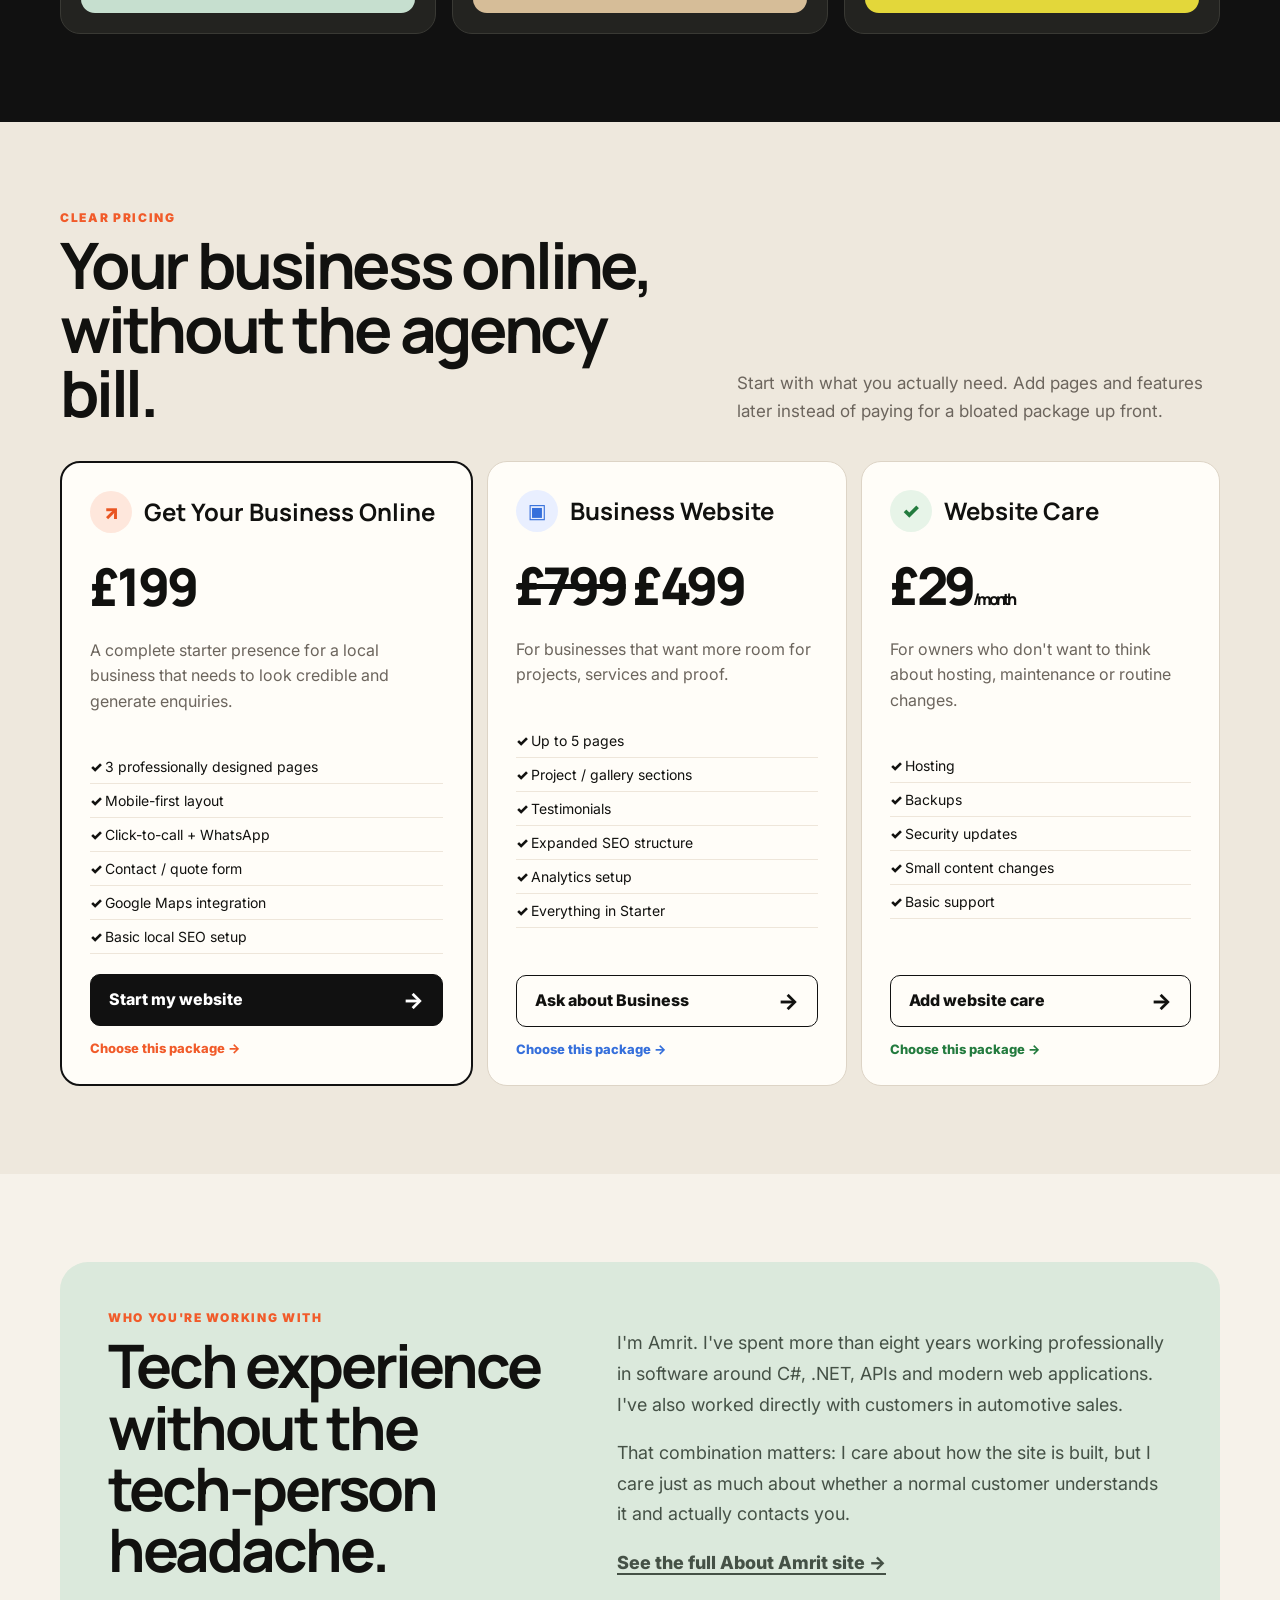
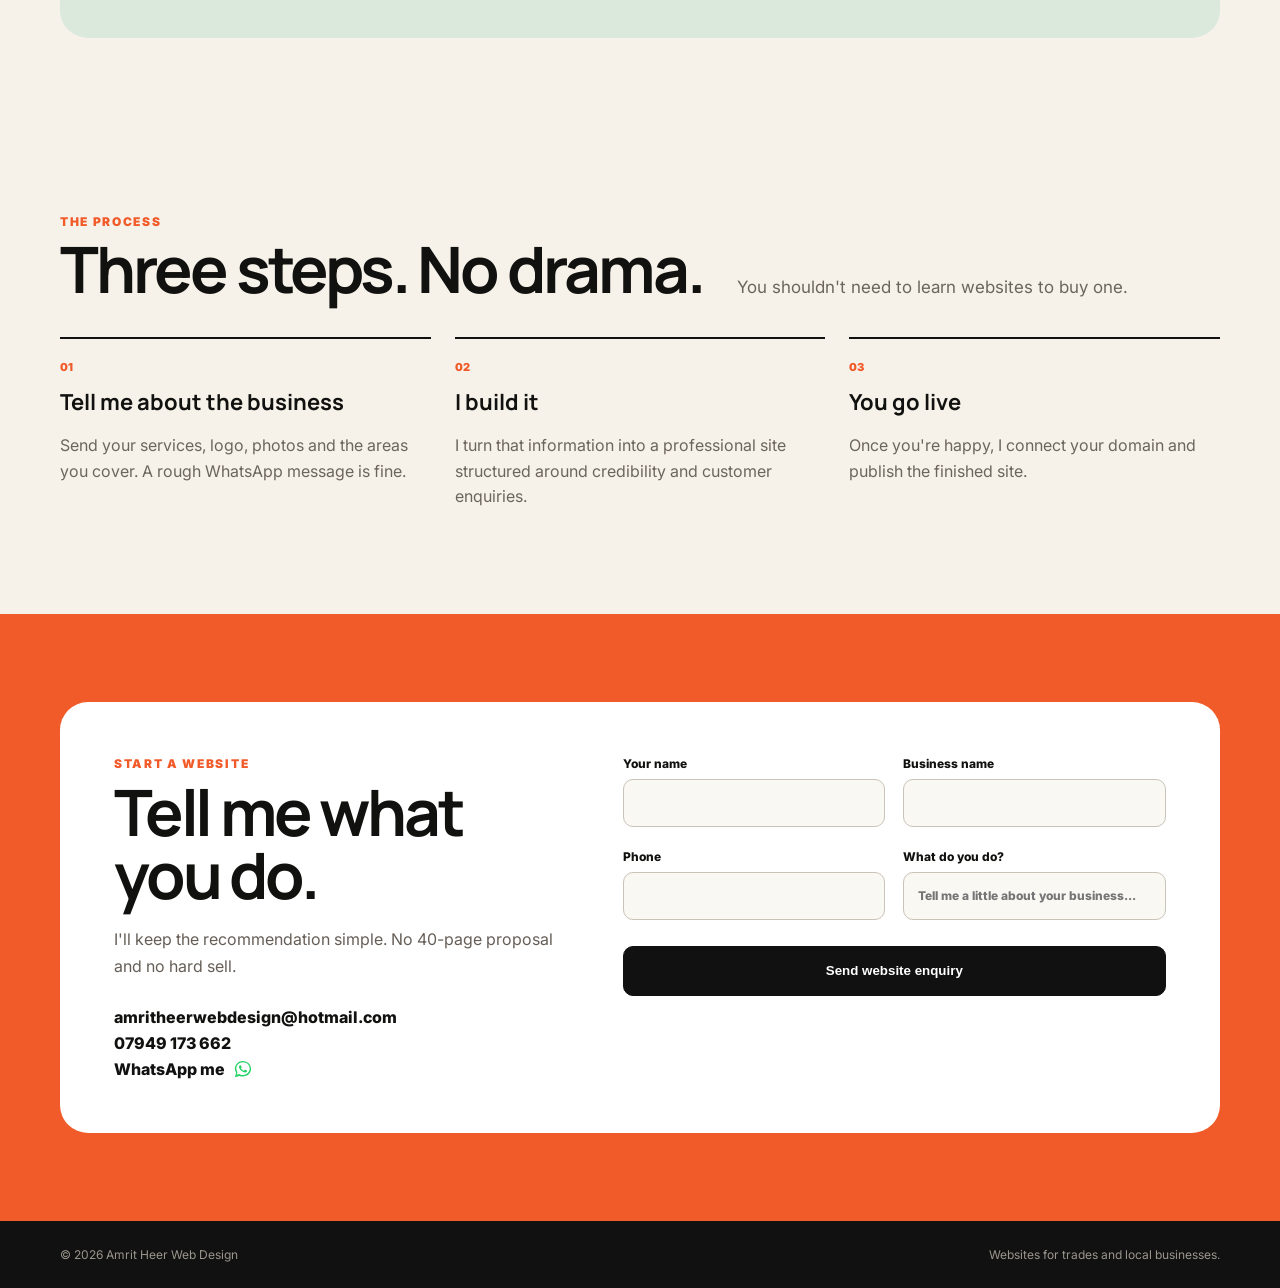
==== commit 1e7b3296: "slashing prices!" ====
--- a/index.html
+++ b/index.html
@@ -6,7 +6,7 @@
     <meta name='viewport' content='width=device-width,initial-scale=1'>
     <title>Amrit Heer Web Design | Websites for Trades & Local Businesses</title>
     <meta name='description'
-        content='Professional websites for plumbers, builders, electricians and local businesses from £200.'>
+        content='Professional websites for plumbers, builders, electricians and local businesses from £199.'>
     <link rel='preconnect' href='https://fonts.googleapis.com'>
     <link rel='preconnect' href='https://fonts.gstatic.com' crossorigin>
     <link
@@ -28,11 +28,11 @@
             <div class='wrap hero-grid'>
                 <div>
                     <div class='kicker'>WEB DESIGN FOR TRADES & LOCAL BUSINESS</div>
-                    <h1>Professional websites from <em><s>£499</s>£200!</em></h1>
+                    <h1>Professional websites from <em><s>£499</s> £199!</em></h1>
                     <p class='lead'>Get found. Look established. Turn visitors into enquiries. I build straightforward
                         websites for plumbers, builders, electricians and local businesses — without agency prices or
                         technical nonsense.</p>
-                    <div class='actions'><a class='btn btn-dark' href='#contact'>Get my website — £200</a><a class='btn'
+                    <div class='actions'><a class='btn btn-dark' href='#contact'>Get my website — £199</a><a class='btn'
                             href='#work'>See live demos</a></div>
                 </div>
                 <div class='panel'>
@@ -49,7 +49,7 @@
         </section>
         <section class='metrics'>
             <div class='wrap metrics-grid'>
-                <div class='metric'><strong>£200</strong><span>starter website</span></div>
+                <div class='metric'><strong>£199</strong><span>starter website</span></div>
                 <div class='metric'><strong>3 pages</strong><span>focused on enquiries</span></div>
                 <div class='metric'><strong>7 days</strong><span>typical build target</span></div>
                 <div class='metric'><strong>£29/mo</strong><span>optional website care</span></div>
@@ -99,13 +99,13 @@
                 </div>
 
                 <div class='pricing'>
-                    <article class='price-card featured clickable-price-card' data-package='Starter Website — £200'
-                        tabindex='0' role='link' aria-label='Choose Get Your Business Online for £200'>
+                    <article class='price-card featured clickable-price-card' data-package='Starter Website — £199'
+                        tabindex='0' role='link' aria-label='Choose Get Your Business Online for £199'>
                         <div class='price-card-topline'>
                             <span class='price-icon'>↗</span>
                             <h3>Get Your Business Online</h3>
                         </div>
-                        <div class='price'>£200</div>
+                        <div class='price'>£199</div>
                         <p>A complete starter presence for a local business that needs to look credible and generate
                             enquiries.</p>
                         <ul>
@@ -116,19 +116,19 @@
                             <li>Google Maps integration</li>
                             <li>Basic local SEO setup</li>
                         </ul>
-                        <a class='btn btn-dark price-action' href='#contact' data-package-link='Starter Website — £200'>
+                        <a class='btn btn-dark price-action' href='#contact' data-package-link='Starter Website — £199'>
                             <span>Start my website</span><span class='btn-arrow'>→</span>
                         </a>
                         <span class='card-learn'>Choose this package →</span>
                     </article>
 
-                    <article class='price-card clickable-price-card' data-package='Business Website — £799' tabindex='0'
-                        role='link' aria-label='Choose Business Website for £799'>
+                    <article class='price-card clickable-price-card' data-package='Business Website — £499' tabindex='0'
+                        role='link' aria-label='Choose Business Website for £499'>
                         <div class='price-card-topline'>
                             <span class='price-icon business-icon'>▣</span>
                             <h3>Business Website</h3>
                         </div>
-                        <div class='price'>£799</div>
+                        <div class='price'><s>£799</s> £499</div>
                         <p>For businesses that want more room for projects, services and proof.</p>
                         <ul>
                             <li>Up to 5 pages</li>
@@ -138,7 +138,7 @@
                             <li>Analytics setup</li>
                             <li>Everything in Starter</li>
                         </ul>
-                        <a class='btn price-action' href='#contact' data-package-link='Business Website — £799'>
+                        <a class='btn price-action' href='#contact' data-package-link='Business Website — £499'>
                             <span>Ask about Business</span><span class='btn-arrow'>→</span>
                         </a>
                         <span class='card-learn'>Choose this package →</span>
